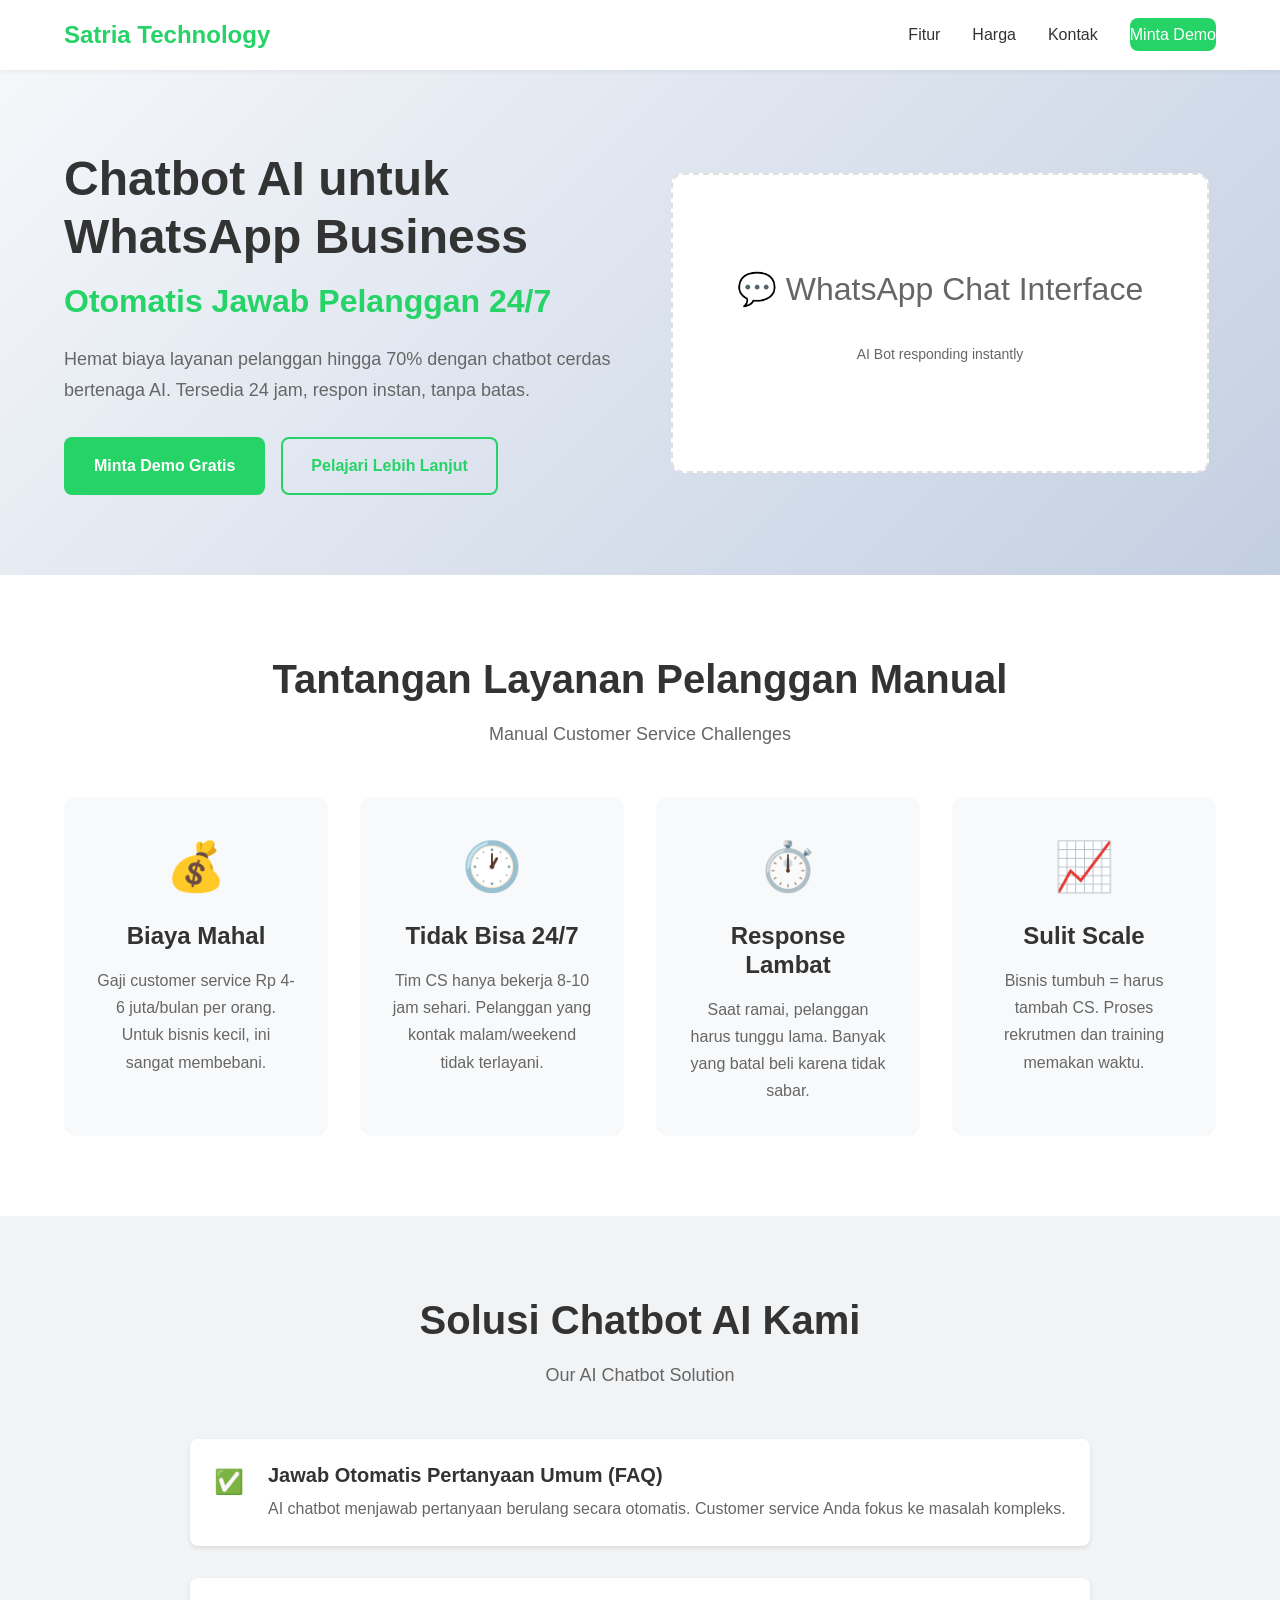
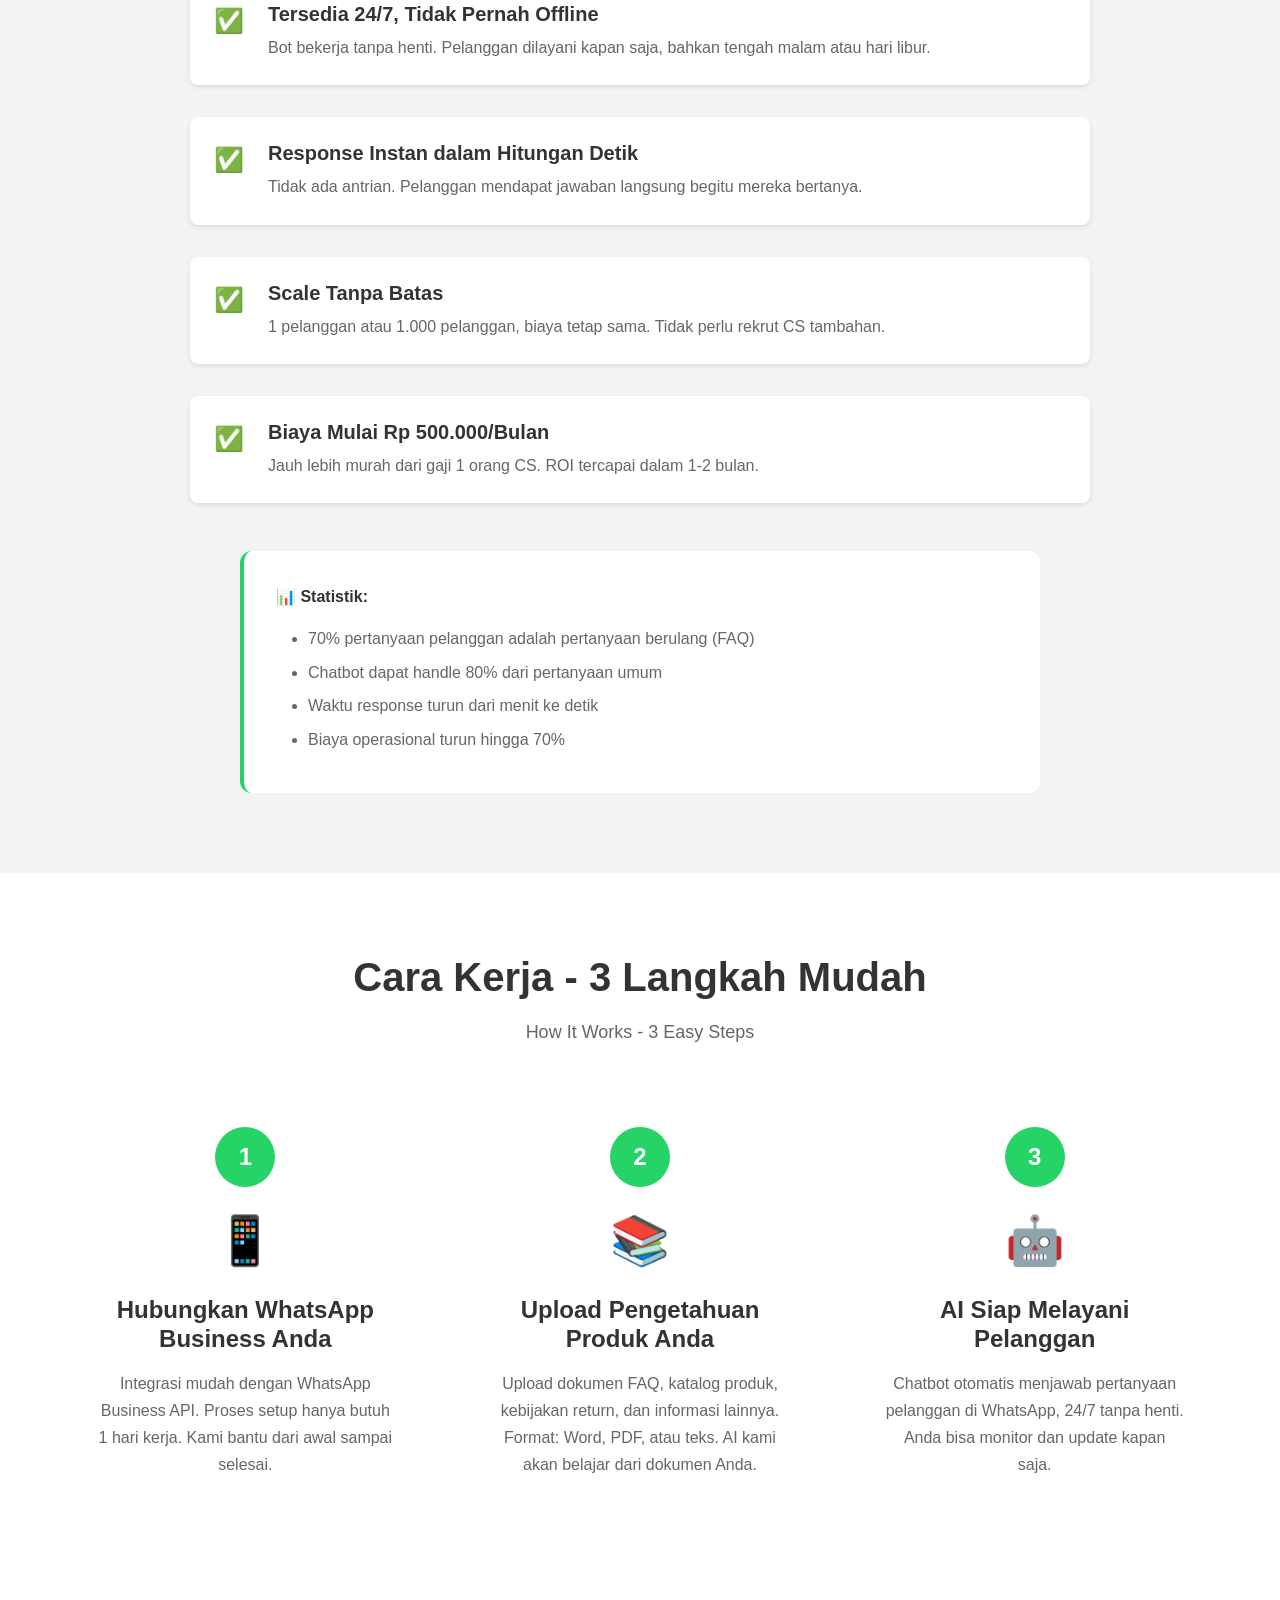
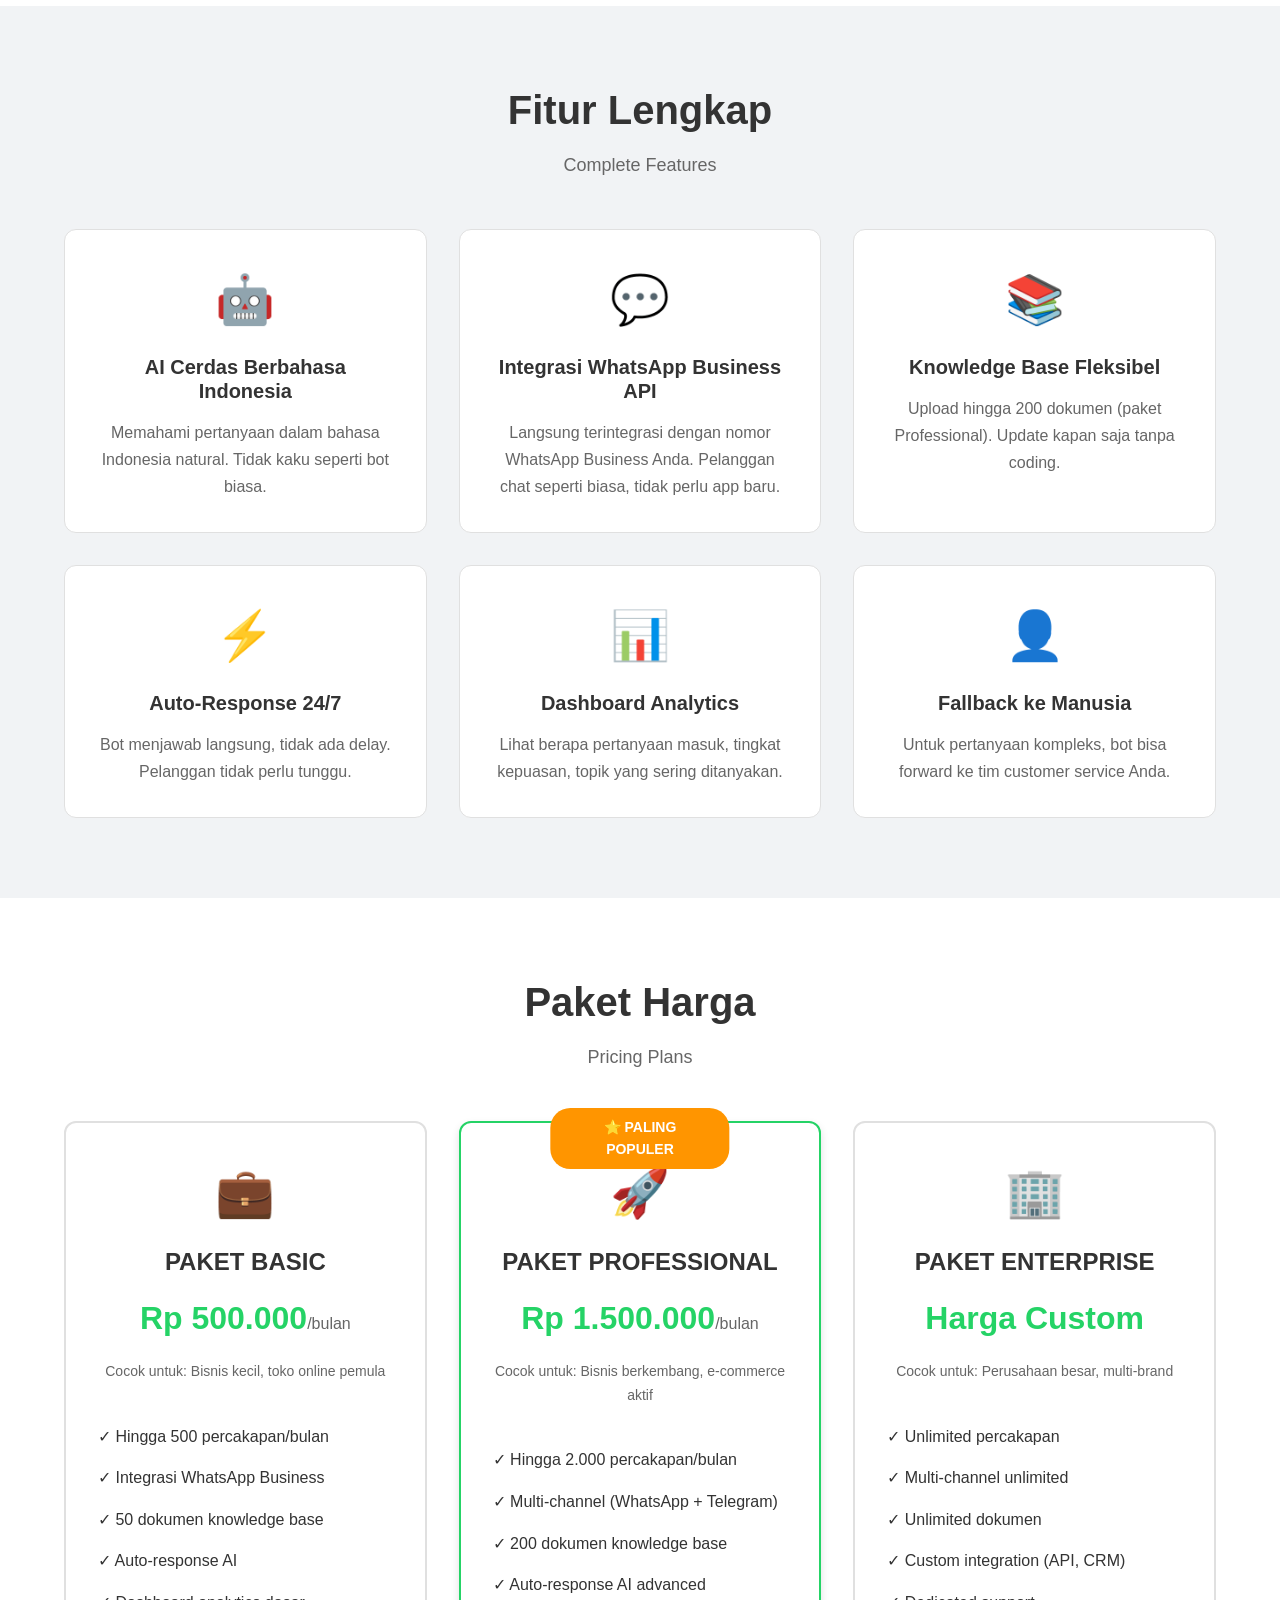
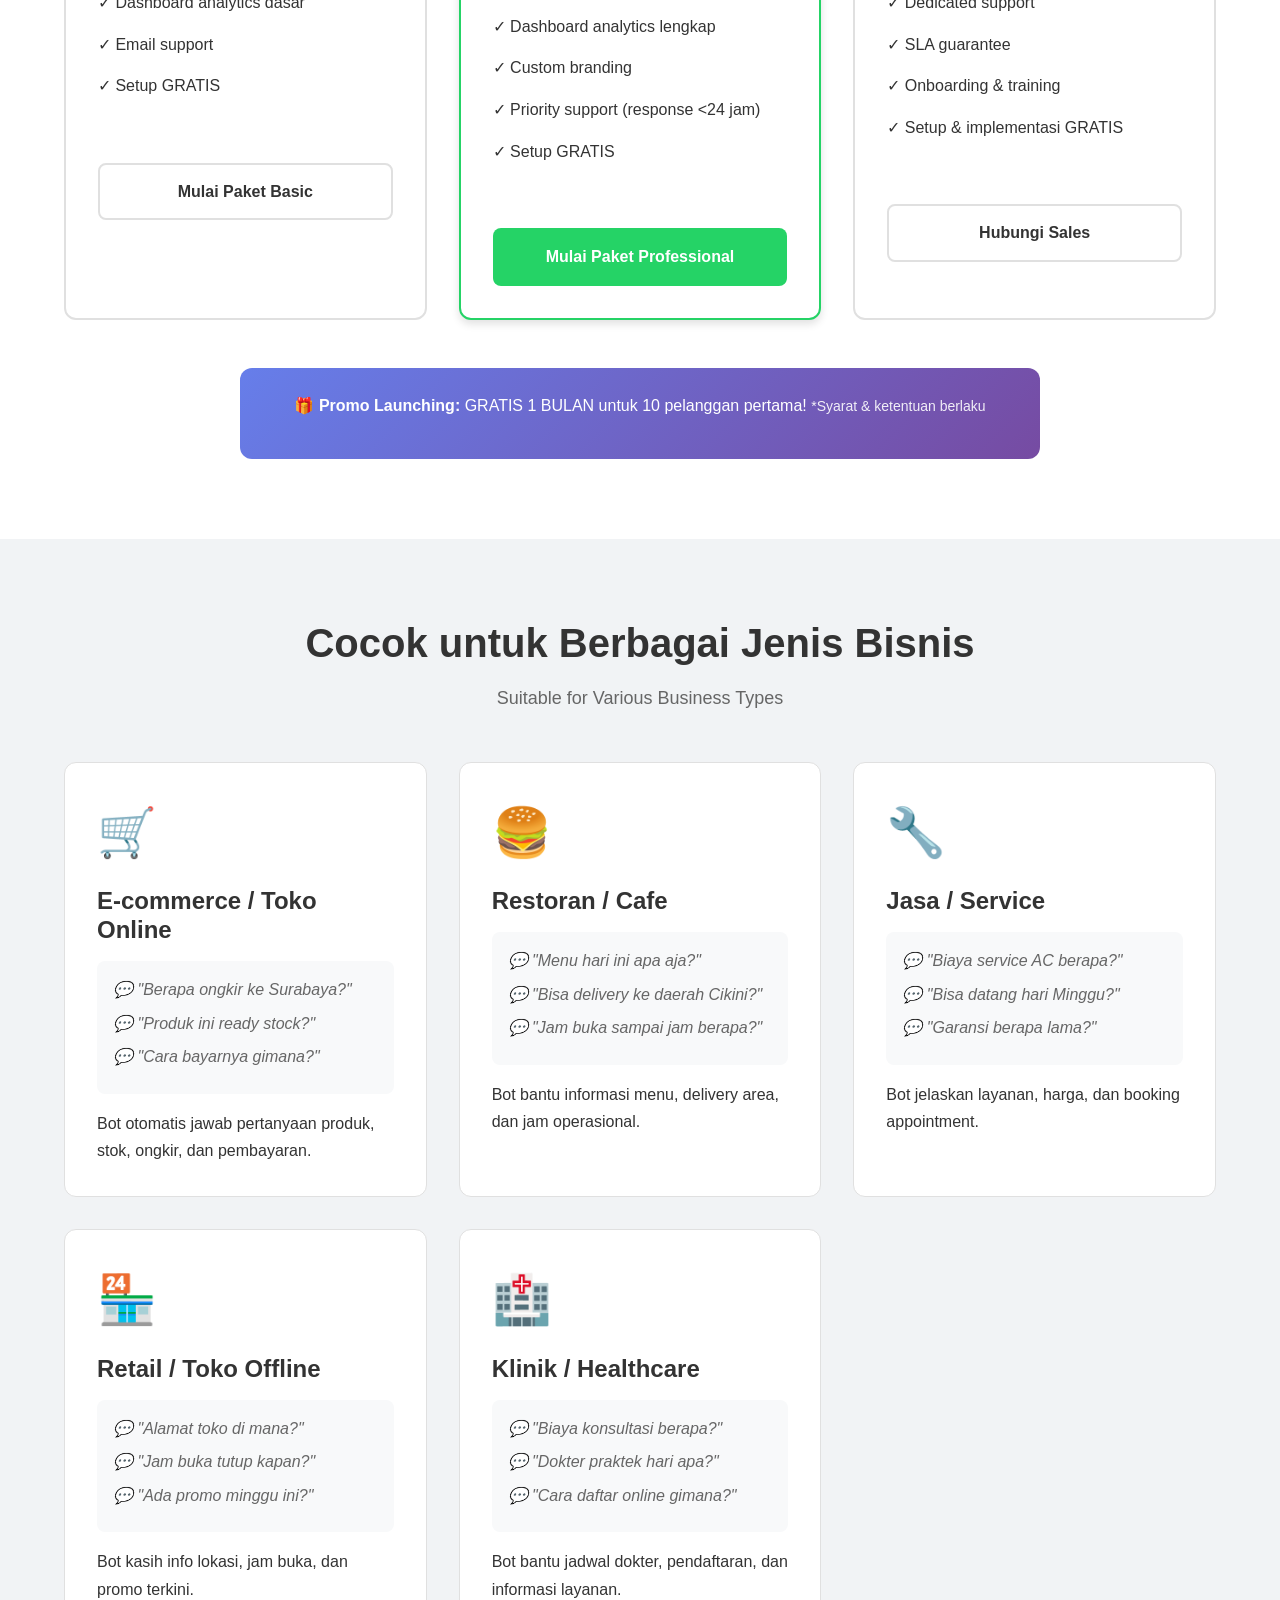
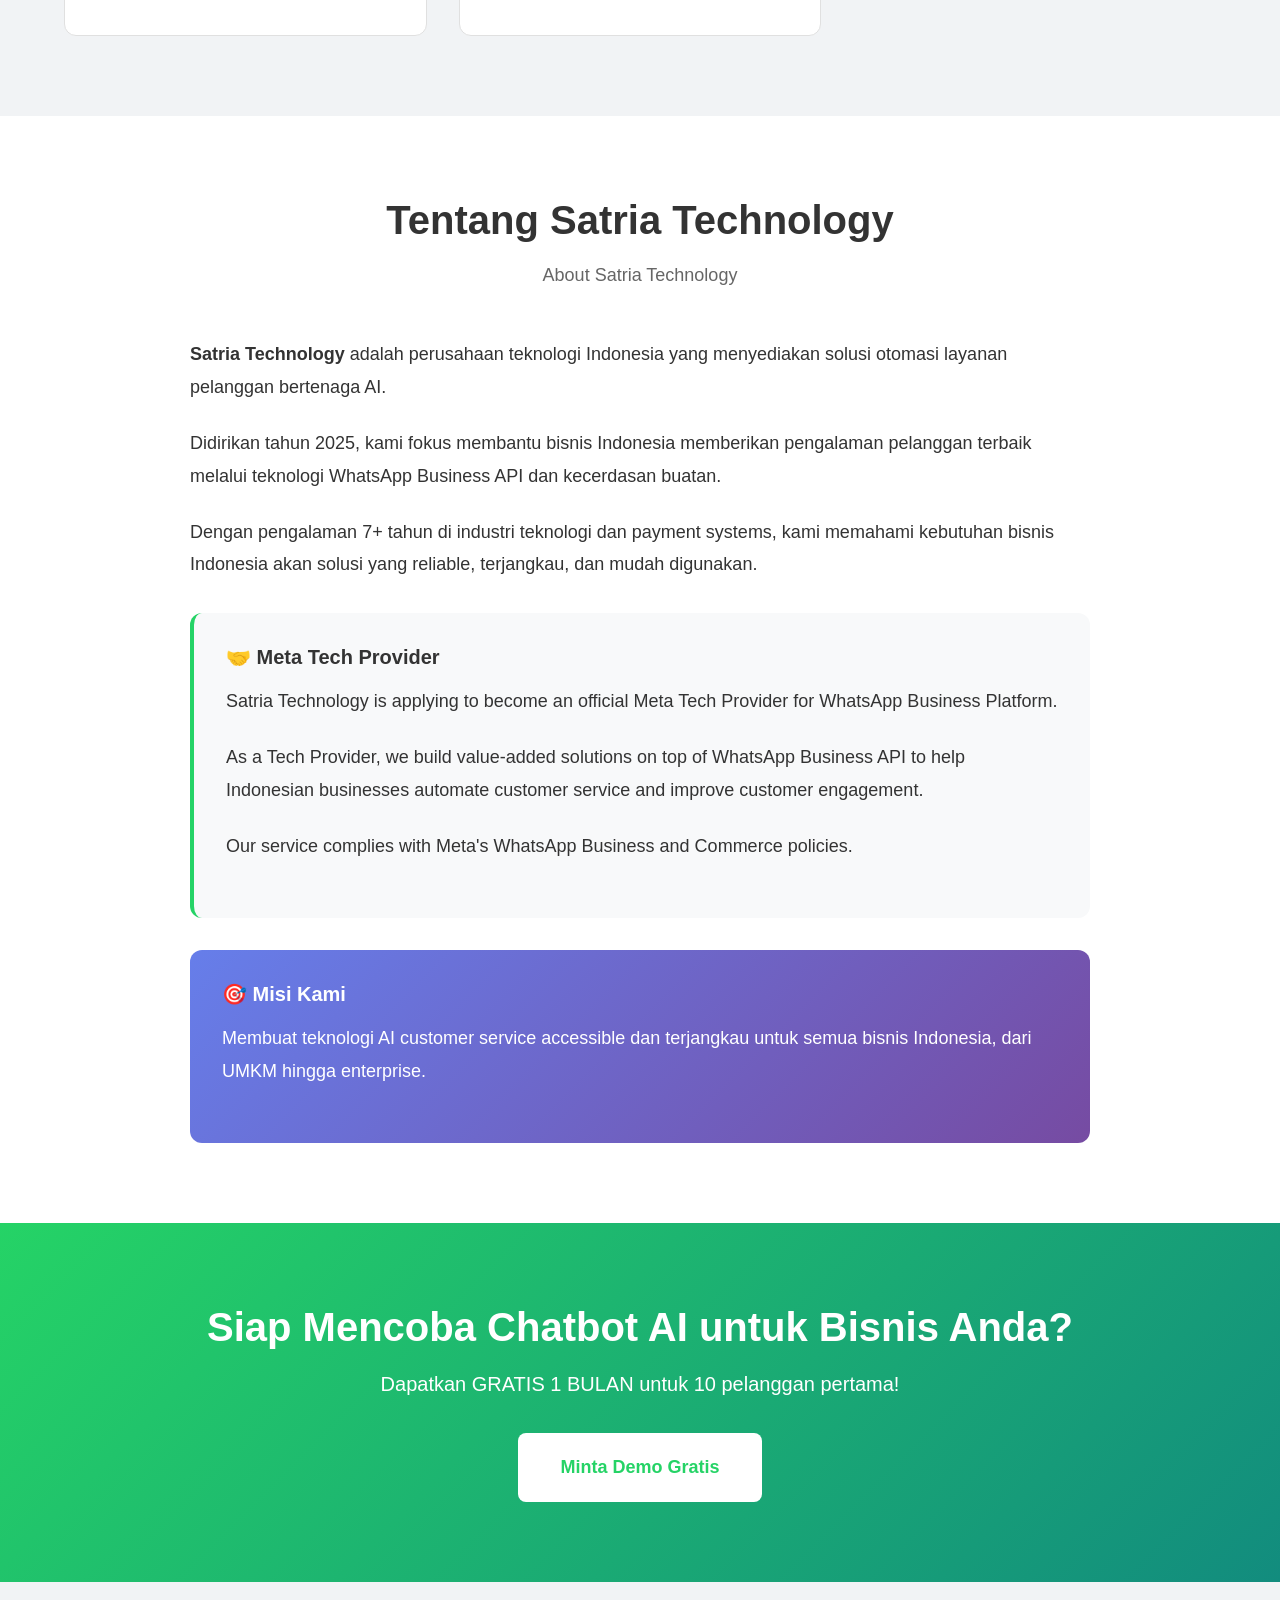
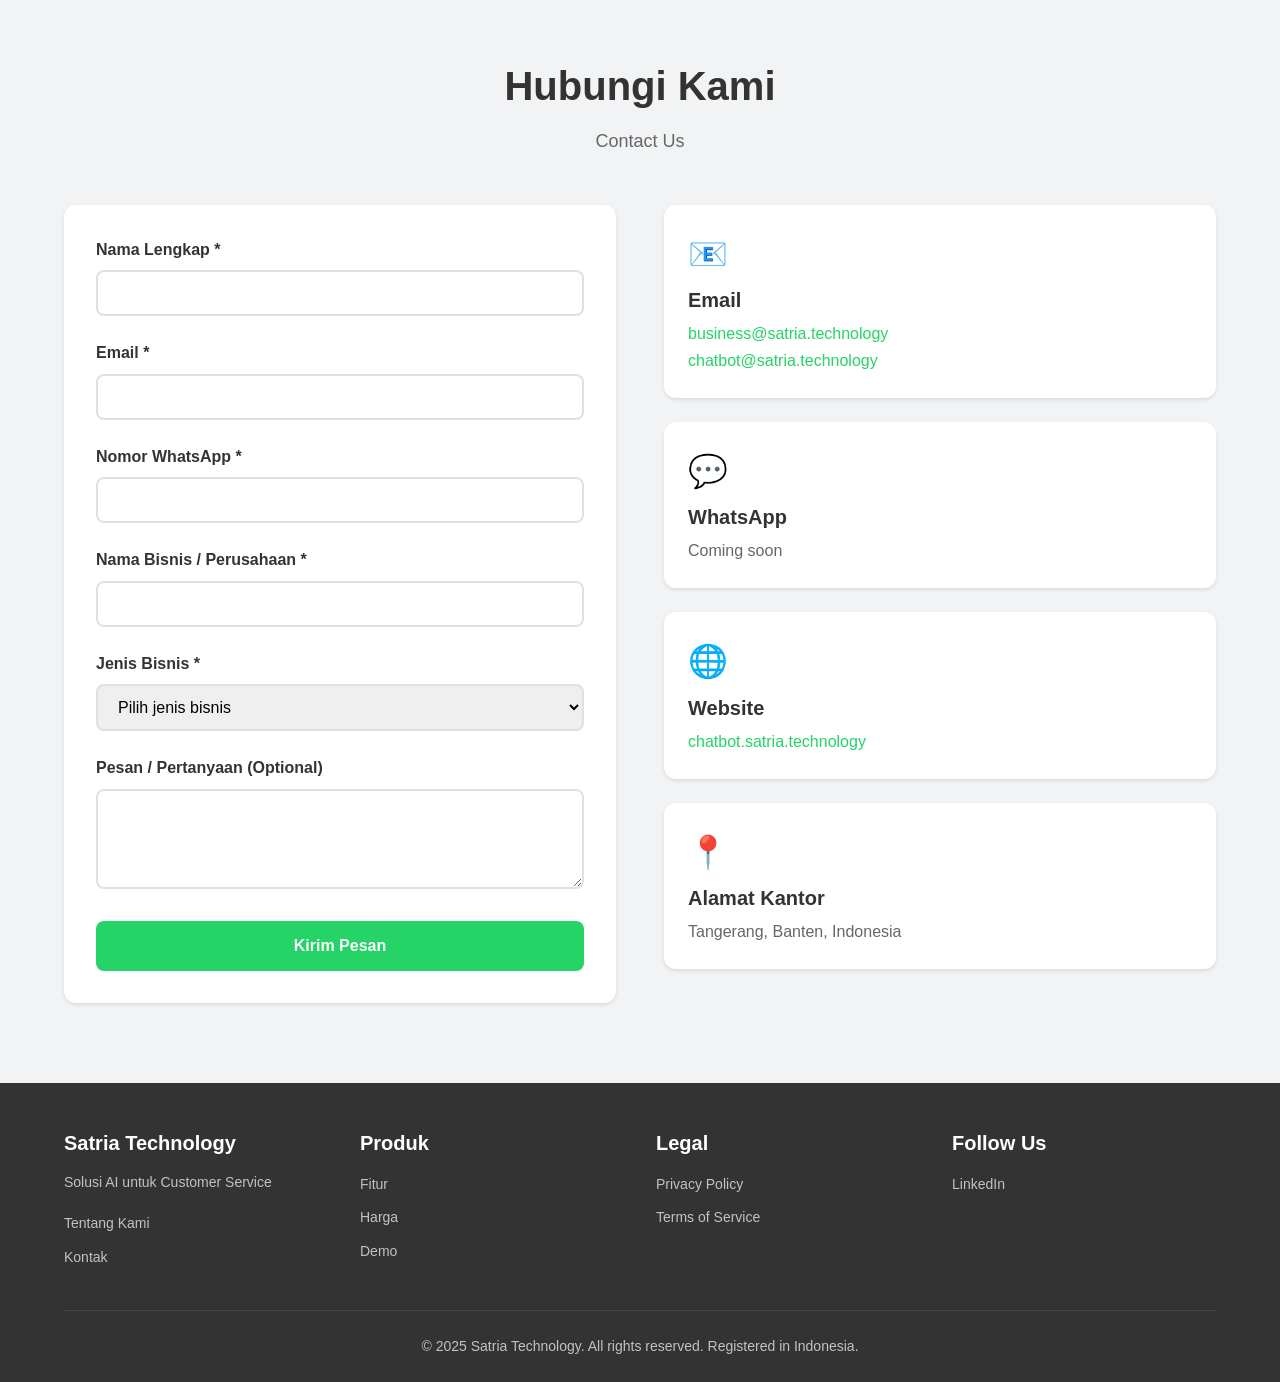
==== index.html @ 77fb6268 "Initial commit: Complete landing page for chatbot.satria.technology This landing page is designed fo" ====
<!DOCTYPE html>
<html lang="id">
<head>
    <meta charset="UTF-8">
    <meta name="viewport" content="width=device-width, initial-scale=1.0">
    <meta name="description" content="Chatbot AI untuk WhatsApp Business. Otomatis jawab pelanggan 24/7, hemat biaya hingga 70%. Mulai dari Rp 500rb/bulan. Gratis 1 bulan untuk 10 pelanggan pertama.">
    <meta name="keywords" content="chatbot whatsapp, chatbot indonesia, whatsapp business api, ai chatbot, customer service automation, layanan pelanggan otomatis, chatbot ai indonesia">

    <!-- Open Graph -->
    <meta property="og:title" content="Chatbot AI WhatsApp Business Indonesia | Satria Technology">
    <meta property="og:description" content="Otomatis jawab pelanggan 24/7, hemat biaya hingga 70%. Mulai dari Rp 500rb/bulan.">
    <meta property="og:type" content="website">
    <meta property="og:url" content="https://chatbot.satria.technology">

    <!-- Twitter Card -->
    <meta name="twitter:card" content="summary_large_image">
    <meta name="twitter:title" content="Chatbot AI WhatsApp Business Indonesia">
    <meta name="twitter:description" content="Otomatis jawab pelanggan 24/7, hemat biaya hingga 70%">

    <title>Chatbot AI WhatsApp Business Indonesia | Satria Technology</title>
    <link rel="stylesheet" href="css/style.css">
</head>
<body>
    <!-- Header/Navigation -->
    <header id="header">
        <div class="container">
            <nav class="nav">
                <div class="logo">
                    <a href="#hero">Satria Technology</a>
                </div>
                <button class="menu-toggle" id="menu-toggle" aria-label="Toggle menu">
                    <span></span>
                    <span></span>
                    <span></span>
                </button>
                <ul class="nav-menu" id="nav-menu">
                    <li><a href="#features">Fitur</a></li>
                    <li><a href="#pricing">Harga</a></li>
                    <li><a href="#contact">Kontak</a></li>
                    <li><a href="#contact" class="btn-cta-nav">Minta Demo</a></li>
                </ul>
            </nav>
        </div>
    </header>

    <!-- Hero Section -->
    <section id="hero" class="hero">
        <div class="container">
            <div class="hero-content">
                <div class="hero-text">
                    <h1>Chatbot AI untuk WhatsApp Business</h1>
                    <h2>Otomatis Jawab Pelanggan 24/7</h2>
                    <p class="hero-description">Hemat biaya layanan pelanggan hingga 70% dengan chatbot cerdas bertenaga AI. Tersedia 24 jam, respon instan, tanpa batas.</p>
                    <div class="hero-buttons">
                        <a href="#contact" class="btn btn-primary">Minta Demo Gratis</a>
                        <a href="#how-it-works" class="btn btn-secondary">Pelajari Lebih Lanjut</a>
                    </div>
                </div>
                <div class="hero-image">
                    <div class="placeholder-image">
                        <p>💬 WhatsApp Chat Interface</p>
                        <p style="font-size: 14px; margin-top: 10px;">AI Bot responding instantly</p>
                    </div>
                </div>
            </div>
        </div>
    </section>

    <!-- Problem Statement -->
    <section id="problem" class="problem">
        <div class="container">
            <h2 class="section-title">Tantangan Layanan Pelanggan Manual</h2>
            <p class="section-subtitle">Manual Customer Service Challenges</p>
            <div class="grid-4">
                <div class="problem-card">
                    <div class="icon">💰</div>
                    <h3>Biaya Mahal</h3>
                    <p>Gaji customer service Rp 4-6 juta/bulan per orang. Untuk bisnis kecil, ini sangat membebani.</p>
                </div>
                <div class="problem-card">
                    <div class="icon">🕐</div>
                    <h3>Tidak Bisa 24/7</h3>
                    <p>Tim CS hanya bekerja 8-10 jam sehari. Pelanggan yang kontak malam/weekend tidak terlayani.</p>
                </div>
                <div class="problem-card">
                    <div class="icon">⏱️</div>
                    <h3>Response Lambat</h3>
                    <p>Saat ramai, pelanggan harus tunggu lama. Banyak yang batal beli karena tidak sabar.</p>
                </div>
                <div class="problem-card">
                    <div class="icon">📈</div>
                    <h3>Sulit Scale</h3>
                    <p>Bisnis tumbuh = harus tambah CS. Proses rekrutmen dan training memakan waktu.</p>
                </div>
            </div>
        </div>
    </section>

    <!-- Solution Overview -->
    <section id="solution" class="solution">
        <div class="container">
            <h2 class="section-title">Solusi Chatbot AI Kami</h2>
            <p class="section-subtitle">Our AI Chatbot Solution</p>
            <div class="solution-list">
                <div class="solution-item">
                    <span class="checkmark">✅</span>
                    <div>
                        <h3>Jawab Otomatis Pertanyaan Umum (FAQ)</h3>
                        <p>AI chatbot menjawab pertanyaan berulang secara otomatis. Customer service Anda fokus ke masalah kompleks.</p>
                    </div>
                </div>
                <div class="solution-item">
                    <span class="checkmark">✅</span>
                    <div>
                        <h3>Tersedia 24/7, Tidak Pernah Offline</h3>
                        <p>Bot bekerja tanpa henti. Pelanggan dilayani kapan saja, bahkan tengah malam atau hari libur.</p>
                    </div>
                </div>
                <div class="solution-item">
                    <span class="checkmark">✅</span>
                    <div>
                        <h3>Response Instan dalam Hitungan Detik</h3>
                        <p>Tidak ada antrian. Pelanggan mendapat jawaban langsung begitu mereka bertanya.</p>
                    </div>
                </div>
                <div class="solution-item">
                    <span class="checkmark">✅</span>
                    <div>
                        <h3>Scale Tanpa Batas</h3>
                        <p>1 pelanggan atau 1.000 pelanggan, biaya tetap sama. Tidak perlu rekrut CS tambahan.</p>
                    </div>
                </div>
                <div class="solution-item">
                    <span class="checkmark">✅</span>
                    <div>
                        <h3>Biaya Mulai Rp 500.000/Bulan</h3>
                        <p>Jauh lebih murah dari gaji 1 orang CS. ROI tercapai dalam 1-2 bulan.</p>
                    </div>
                </div>
            </div>
            <div class="stats">
                <p class="stats-title">📊 Statistik:</p>
                <ul>
                    <li>70% pertanyaan pelanggan adalah pertanyaan berulang (FAQ)</li>
                    <li>Chatbot dapat handle 80% dari pertanyaan umum</li>
                    <li>Waktu response turun dari menit ke detik</li>
                    <li>Biaya operasional turun hingga 70%</li>
                </ul>
            </div>
        </div>
    </section>

    <!-- How It Works -->
    <section id="how-it-works" class="how-it-works">
        <div class="container">
            <h2 class="section-title">Cara Kerja - 3 Langkah Mudah</h2>
            <p class="section-subtitle">How It Works - 3 Easy Steps</p>
            <div class="grid-3">
                <div class="step-card">
                    <div class="step-number">1</div>
                    <div class="step-icon">📱</div>
                    <h3>Hubungkan WhatsApp Business Anda</h3>
                    <p>Integrasi mudah dengan WhatsApp Business API. Proses setup hanya butuh 1 hari kerja. Kami bantu dari awal sampai selesai.</p>
                </div>
                <div class="step-card">
                    <div class="step-number">2</div>
                    <div class="step-icon">📚</div>
                    <h3>Upload Pengetahuan Produk Anda</h3>
                    <p>Upload dokumen FAQ, katalog produk, kebijakan return, dan informasi lainnya. Format: Word, PDF, atau teks. AI kami akan belajar dari dokumen Anda.</p>
                </div>
                <div class="step-card">
                    <div class="step-number">3</div>
                    <div class="step-icon">🤖</div>
                    <h3>AI Siap Melayani Pelanggan</h3>
                    <p>Chatbot otomatis menjawab pertanyaan pelanggan di WhatsApp, 24/7 tanpa henti. Anda bisa monitor dan update kapan saja.</p>
                </div>
            </div>
        </div>
    </section>

    <!-- Key Features -->
    <section id="features" class="features">
        <div class="container">
            <h2 class="section-title">Fitur Lengkap</h2>
            <p class="section-subtitle">Complete Features</p>
            <div class="grid-3">
                <div class="feature-card">
                    <div class="feature-icon">🤖</div>
                    <h3>AI Cerdas Berbahasa Indonesia</h3>
                    <p>Memahami pertanyaan dalam bahasa Indonesia natural. Tidak kaku seperti bot biasa.</p>
                </div>
                <div class="feature-card">
                    <div class="feature-icon">💬</div>
                    <h3>Integrasi WhatsApp Business API</h3>
                    <p>Langsung terintegrasi dengan nomor WhatsApp Business Anda. Pelanggan chat seperti biasa, tidak perlu app baru.</p>
                </div>
                <div class="feature-card">
                    <div class="feature-icon">📚</div>
                    <h3>Knowledge Base Fleksibel</h3>
                    <p>Upload hingga 200 dokumen (paket Professional). Update kapan saja tanpa coding.</p>
                </div>
                <div class="feature-card">
                    <div class="feature-icon">⚡</div>
                    <h3>Auto-Response 24/7</h3>
                    <p>Bot menjawab langsung, tidak ada delay. Pelanggan tidak perlu tunggu.</p>
                </div>
                <div class="feature-card">
                    <div class="feature-icon">📊</div>
                    <h3>Dashboard Analytics</h3>
                    <p>Lihat berapa pertanyaan masuk, tingkat kepuasan, topik yang sering ditanyakan.</p>
                </div>
                <div class="feature-card">
                    <div class="feature-icon">👤</div>
                    <h3>Fallback ke Manusia</h3>
                    <p>Untuk pertanyaan kompleks, bot bisa forward ke tim customer service Anda.</p>
                </div>
            </div>
        </div>
    </section>

    <!-- Pricing -->
    <section id="pricing" class="pricing">
        <div class="container">
            <h2 class="section-title">Paket Harga</h2>
            <p class="section-subtitle">Pricing Plans</p>
            <div class="pricing-grid">
                <div class="pricing-card">
                    <div class="pricing-header">
                        <div class="pricing-icon">💼</div>
                        <h3>PAKET BASIC</h3>
                        <div class="price">Rp 500.000<span>/bulan</span></div>
                        <p class="pricing-subtitle">Cocok untuk: Bisnis kecil, toko online pemula</p>
                    </div>
                    <ul class="pricing-features">
                        <li>✓ Hingga 500 percakapan/bulan</li>
                        <li>✓ Integrasi WhatsApp Business</li>
                        <li>✓ 50 dokumen knowledge base</li>
                        <li>✓ Auto-response AI</li>
                        <li>✓ Dashboard analytics dasar</li>
                        <li>✓ Email support</li>
                        <li>✓ Setup GRATIS</li>
                    </ul>
                    <a href="#contact" class="btn btn-outline">Mulai Paket Basic</a>
                </div>

                <div class="pricing-card recommended">
                    <div class="badge">⭐ PALING POPULER</div>
                    <div class="pricing-header">
                        <div class="pricing-icon">🚀</div>
                        <h3>PAKET PROFESSIONAL</h3>
                        <div class="price">Rp 1.500.000<span>/bulan</span></div>
                        <p class="pricing-subtitle">Cocok untuk: Bisnis berkembang, e-commerce aktif</p>
                    </div>
                    <ul class="pricing-features">
                        <li>✓ Hingga 2.000 percakapan/bulan</li>
                        <li>✓ Multi-channel (WhatsApp + Telegram)</li>
                        <li>✓ 200 dokumen knowledge base</li>
                        <li>✓ Auto-response AI advanced</li>
                        <li>✓ Dashboard analytics lengkap</li>
                        <li>✓ Custom branding</li>
                        <li>✓ Priority support (response &lt;24 jam)</li>
                        <li>✓ Setup GRATIS</li>
                    </ul>
                    <a href="#contact" class="btn btn-primary">Mulai Paket Professional</a>
                </div>

                <div class="pricing-card">
                    <div class="pricing-header">
                        <div class="pricing-icon">🏢</div>
                        <h3>PAKET ENTERPRISE</h3>
                        <div class="price">Harga Custom</div>
                        <p class="pricing-subtitle">Cocok untuk: Perusahaan besar, multi-brand</p>
                    </div>
                    <ul class="pricing-features">
                        <li>✓ Unlimited percakapan</li>
                        <li>✓ Multi-channel unlimited</li>
                        <li>✓ Unlimited dokumen</li>
                        <li>✓ Custom integration (API, CRM)</li>
                        <li>✓ Dedicated support</li>
                        <li>✓ SLA guarantee</li>
                        <li>✓ Onboarding & training</li>
                        <li>✓ Setup & implementasi GRATIS</li>
                    </ul>
                    <a href="#contact" class="btn btn-outline">Hubungi Sales</a>
                </div>
            </div>
            <div class="promo-note">
                <p>🎁 <strong>Promo Launching:</strong> GRATIS 1 BULAN untuk 10 pelanggan pertama! <small>*Syarat & ketentuan berlaku</small></p>
            </div>
        </div>
    </section>

    <!-- Use Cases -->
    <section id="use-cases" class="use-cases">
        <div class="container">
            <h2 class="section-title">Cocok untuk Berbagai Jenis Bisnis</h2>
            <p class="section-subtitle">Suitable for Various Business Types</p>
            <div class="grid-3">
                <div class="use-case-card">
                    <div class="use-case-icon">🛒</div>
                    <h3>E-commerce / Toko Online</h3>
                    <ul class="use-case-questions">
                        <li>"Berapa ongkir ke Surabaya?"</li>
                        <li>"Produk ini ready stock?"</li>
                        <li>"Cara bayarnya gimana?"</li>
                    </ul>
                    <p>Bot otomatis jawab pertanyaan produk, stok, ongkir, dan pembayaran.</p>
                </div>
                <div class="use-case-card">
                    <div class="use-case-icon">🍔</div>
                    <h3>Restoran / Cafe</h3>
                    <ul class="use-case-questions">
                        <li>"Menu hari ini apa aja?"</li>
                        <li>"Bisa delivery ke daerah Cikini?"</li>
                        <li>"Jam buka sampai jam berapa?"</li>
                    </ul>
                    <p>Bot bantu informasi menu, delivery area, dan jam operasional.</p>
                </div>
                <div class="use-case-card">
                    <div class="use-case-icon">🔧</div>
                    <h3>Jasa / Service</h3>
                    <ul class="use-case-questions">
                        <li>"Biaya service AC berapa?"</li>
                        <li>"Bisa datang hari Minggu?"</li>
                        <li>"Garansi berapa lama?"</li>
                    </ul>
                    <p>Bot jelaskan layanan, harga, dan booking appointment.</p>
                </div>
                <div class="use-case-card">
                    <div class="use-case-icon">🏪</div>
                    <h3>Retail / Toko Offline</h3>
                    <ul class="use-case-questions">
                        <li>"Alamat toko di mana?"</li>
                        <li>"Jam buka tutup kapan?"</li>
                        <li>"Ada promo minggu ini?"</li>
                    </ul>
                    <p>Bot kasih info lokasi, jam buka, dan promo terkini.</p>
                </div>
                <div class="use-case-card">
                    <div class="use-case-icon">🏥</div>
                    <h3>Klinik / Healthcare</h3>
                    <ul class="use-case-questions">
                        <li>"Biaya konsultasi berapa?"</li>
                        <li>"Dokter praktek hari apa?"</li>
                        <li>"Cara daftar online gimana?"</li>
                    </ul>
                    <p>Bot bantu jadwal dokter, pendaftaran, dan informasi layanan.</p>
                </div>
            </div>
        </div>
    </section>

    <!-- About -->
    <section id="about" class="about">
        <div class="container">
            <h2 class="section-title">Tentang Satria Technology</h2>
            <p class="section-subtitle">About Satria Technology</p>
            <div class="about-content">
                <div class="about-text">
                    <p><strong>Satria Technology</strong> adalah perusahaan teknologi Indonesia yang menyediakan solusi otomasi layanan pelanggan bertenaga AI.</p>
                    <p>Didirikan tahun 2025, kami fokus membantu bisnis Indonesia memberikan pengalaman pelanggan terbaik melalui teknologi WhatsApp Business API dan kecerdasan buatan.</p>
                    <p>Dengan pengalaman 7+ tahun di industri teknologi dan payment systems, kami memahami kebutuhan bisnis Indonesia akan solusi yang reliable, terjangkau, dan mudah digunakan.</p>
                    <div class="about-meta">
                        <h4>🤝 Meta Tech Provider</h4>
                        <p>Satria Technology is applying to become an official Meta Tech Provider for WhatsApp Business Platform.</p>
                        <p>As a Tech Provider, we build value-added solutions on top of WhatsApp Business API to help Indonesian businesses automate customer service and improve customer engagement.</p>
                        <p>Our service complies with Meta's WhatsApp Business and Commerce policies.</p>
                    </div>
                    <div class="mission">
                        <h4>🎯 Misi Kami</h4>
                        <p>Membuat teknologi AI customer service accessible dan terjangkau untuk semua bisnis Indonesia, dari UMKM hingga enterprise.</p>
                    </div>
                </div>
            </div>
        </div>
    </section>

    <!-- CTA Section -->
    <section id="cta" class="cta-section">
        <div class="container">
            <h2>Siap Mencoba Chatbot AI untuk Bisnis Anda?</h2>
            <p>Dapatkan GRATIS 1 BULAN untuk 10 pelanggan pertama!</p>
            <div class="cta-buttons">
                <a href="#contact" class="btn btn-primary btn-large">Minta Demo Gratis</a>
            </div>
        </div>
    </section>

    <!-- Contact -->
    <section id="contact" class="contact">
        <div class="container">
            <h2 class="section-title">Hubungi Kami</h2>
            <p class="section-subtitle">Contact Us</p>
            <div class="contact-grid">
                <div class="contact-form-wrapper">
                    <form id="contact-form" action="https://formspree.io/f/YOUR_FORM_ID" method="POST">
                        <div class="form-group">
                            <label for="name">Nama Lengkap *</label>
                            <input type="text" id="name" name="name" required>
                        </div>
                        <div class="form-group">
                            <label for="email">Email *</label>
                            <input type="email" id="email" name="email" required>
                        </div>
                        <div class="form-group">
                            <label for="phone">Nomor WhatsApp *</label>
                            <input type="tel" id="phone" name="phone" required>
                        </div>
                        <div class="form-group">
                            <label for="company">Nama Bisnis / Perusahaan *</label>
                            <input type="text" id="company" name="company" required>
                        </div>
                        <div class="form-group">
                            <label for="business_type">Jenis Bisnis *</label>
                            <select id="business_type" name="business_type" required>
                                <option value="">Pilih jenis bisnis</option>
                                <option value="ecommerce">E-commerce</option>
                                <option value="fnb">Restoran/F&B</option>
                                <option value="retail">Retail</option>
                                <option value="service">Jasa/Service</option>
                                <option value="healthcare">Healthcare</option>
                                <option value="other">Lainnya</option>
                            </select>
                        </div>
                        <div class="form-group">
                            <label for="message">Pesan / Pertanyaan (Optional)</label>
                            <textarea id="message" name="message" rows="4"></textarea>
                        </div>
                        <button type="submit" class="btn btn-primary btn-block">Kirim Pesan</button>
                    </form>
                </div>
                <div class="contact-info">
                    <div class="contact-item">
                        <div class="contact-icon">📧</div>
                        <h4>Email</h4>
                        <p><a href="mailto:business@satria.technology">business@satria.technology</a></p>
                        <p><a href="mailto:chatbot@satria.technology">chatbot@satria.technology</a></p>
                    </div>
                    <div class="contact-item">
                        <div class="contact-icon">💬</div>
                        <h4>WhatsApp</h4>
                        <p>Coming soon</p>
                    </div>
                    <div class="contact-item">
                        <div class="contact-icon">🌐</div>
                        <h4>Website</h4>
                        <p><a href="https://chatbot.satria.technology">chatbot.satria.technology</a></p>
                    </div>
                    <div class="contact-item">
                        <div class="contact-icon">📍</div>
                        <h4>Alamat Kantor</h4>
                        <p>Tangerang, Banten, Indonesia</p>
                    </div>
                </div>
            </div>
        </div>
    </section>

    <!-- Footer -->
    <footer class="footer">
        <div class="container">
            <div class="footer-grid">
                <div class="footer-col">
                    <h4>Satria Technology</h4>
                    <p>Solusi AI untuk Customer Service</p>
                    <ul>
                        <li><a href="#about">Tentang Kami</a></li>
                        <li><a href="#contact">Kontak</a></li>
                    </ul>
                </div>
                <div class="footer-col">
                    <h4>Produk</h4>
                    <ul>
                        <li><a href="#features">Fitur</a></li>
                        <li><a href="#pricing">Harga</a></li>
                        <li><a href="#contact">Demo</a></li>
                    </ul>
                </div>
                <div class="footer-col">
                    <h4>Legal</h4>
                    <ul>
                        <li><a href="privacy.html">Privacy Policy</a></li>
                        <li><a href="terms.html">Terms of Service</a></li>
                    </ul>
                </div>
                <div class="footer-col">
                    <h4>Follow Us</h4>
                    <ul>
                        <li><a href="#" target="_blank" rel="noopener">LinkedIn</a></li>
                    </ul>
                </div>
            </div>
            <div class="footer-bottom">
                <p>&copy; 2025 Satria Technology. All rights reserved. Registered in Indonesia.</p>
            </div>
        </div>
    </footer>

    <!-- Floating WhatsApp Button (to be activated when WhatsApp number is ready) -->
    <!--
    <a href="https://wa.me/62XXXXXXXXXXX?text=Halo%20Satria%20Technology%2C%20saya%20tertarik%20dengan%20chatbot%20AI"
       class="whatsapp-float"
       target="_blank"
       rel="noopener"
       aria-label="Chat WhatsApp">
        <span class="whatsapp-icon">💬</span>
    </a>
    -->

    <script src="js/main.js"></script>
</body>
</html>
---- css/style.css ----
/* ==========================================================================
   CSS Variables
   ========================================================================== */

:root {
    /* Colors */
    --primary: #25D366;
    --primary-dark: #128C7E;
    --secondary: #075E54;
    --accent: #FF9500;
    --text-dark: #333333;
    --text-light: #666666;
    --bg-white: #FFFFFF;
    --bg-light: #F8F9FA;
    --bg-gray: #F1F3F5;
    --border: #E0E0E0;
    --success: #28A745;
    --danger: #DC3545;

    /* Typography */
    --font-base: -apple-system, BlinkMacSystemFont, 'Segoe UI', Roboto, Oxygen, Ubuntu, Cantarell, sans-serif;
    --font-heading: 'Inter', -apple-system, sans-serif;

    /* Spacing */
    --space-1: 8px;
    --space-2: 16px;
    --space-3: 24px;
    --space-4: 32px;
    --space-5: 40px;
    --space-6: 48px;
    --space-8: 64px;
    --space-10: 80px;

    /* Border Radius */
    --radius: 8px;
    --radius-lg: 12px;

    /* Shadows */
    --shadow-sm: 0 2px 4px rgba(0, 0, 0, 0.1);
    --shadow-md: 0 4px 8px rgba(0, 0, 0, 0.12);
    --shadow-lg: 0 8px 16px rgba(0, 0, 0, 0.15);

    /* Transitions */
    --transition: all 0.3s ease;
}

/* ==========================================================================
   Reset & Base Styles
   ========================================================================== */

* {
    margin: 0;
    padding: 0;
    box-sizing: border-box;
}

html {
    scroll-behavior: smooth;
}

body {
    font-family: var(--font-base);
    font-size: 16px;
    line-height: 1.6;
    color: var(--text-dark);
    background-color: var(--bg-white);
}

img {
    max-width: 100%;
    height: auto;
}

a {
    text-decoration: none;
    color: inherit;
    transition: var(--transition);
}

ul {
    list-style: none;
}

/* ==========================================================================
   Typography
   ========================================================================== */

h1, h2, h3, h4, h5, h6 {
    font-family: var(--font-heading);
    font-weight: 700;
    line-height: 1.2;
    margin-bottom: var(--space-2);
    color: var(--text-dark);
}

h1 {
    font-size: 2.5rem;
}

h2 {
    font-size: 2rem;
}

h3 {
    font-size: 1.5rem;
}

h4 {
    font-size: 1.25rem;
}

p {
    margin-bottom: var(--space-2);
    line-height: 1.7;
}

@media (max-width: 768px) {
    h1 {
        font-size: 2rem;
    }

    h2 {
        font-size: 1.75rem;
    }

    h3 {
        font-size: 1.25rem;
    }
}

/* ==========================================================================
   Layout & Container
   ========================================================================== */

.container {
    max-width: 1200px;
    margin: 0 auto;
    padding: 0 var(--space-3);
}

section {
    padding: var(--space-10) 0;
}

@media (max-width: 768px) {
    section {
        padding: var(--space-6) 0;
    }
}

/* ==========================================================================
   Grid System
   ========================================================================== */

.grid-2 {
    display: grid;
    grid-template-columns: 1fr;
    gap: var(--space-4);
}

.grid-3 {
    display: grid;
    grid-template-columns: 1fr;
    gap: var(--space-4);
}

.grid-4 {
    display: grid;
    grid-template-columns: 1fr;
    gap: var(--space-4);
}

@media (min-width: 768px) {
    .grid-2 {
        grid-template-columns: 1fr 1fr;
    }

    .grid-3 {
        grid-template-columns: repeat(2, 1fr);
    }

    .grid-4 {
        grid-template-columns: repeat(2, 1fr);
    }
}

@media (min-width: 1024px) {
    .grid-3 {
        grid-template-columns: repeat(3, 1fr);
    }

    .grid-4 {
        grid-template-columns: repeat(4, 1fr);
    }
}

/* ==========================================================================
   Buttons
   ========================================================================== */

.btn {
    display: inline-block;
    padding: 14px 28px;
    border-radius: var(--radius);
    font-weight: 600;
    font-size: 16px;
    text-align: center;
    cursor: pointer;
    transition: var(--transition);
    border: 2px solid transparent;
    text-decoration: none;
}

.btn-primary {
    background: var(--primary);
    color: white;
}

.btn-primary:hover {
    background: var(--primary-dark);
    transform: translateY(-2px);
    box-shadow: var(--shadow-md);
}

.btn-secondary {
    background: transparent;
    color: var(--primary);
    border: 2px solid var(--primary);
}

.btn-secondary:hover {
    background: var(--primary);
    color: white;
}

.btn-outline {
    background: transparent;
    color: var(--text-dark);
    border: 2px solid var(--border);
}

.btn-outline:hover {
    border-color: var(--primary);
    color: var(--primary);
}

.btn-large {
    padding: 18px 40px;
    font-size: 18px;
}

.btn-block {
    display: block;
    width: 100%;
}

/* ==========================================================================
   Header & Navigation
   ========================================================================== */

#header {
    background: var(--bg-white);
    padding: var(--space-2) 0;
    position: sticky;
    top: 0;
    z-index: 1000;
    box-shadow: 0 2px 4px rgba(0, 0, 0, 0.05);
    transition: var(--transition);
}

#header.scrolled {
    box-shadow: var(--shadow-md);
}

.nav {
    display: flex;
    justify-content: space-between;
    align-items: center;
}

.logo a {
    font-size: 1.5rem;
    font-weight: 700;
    color: var(--primary);
}

.nav-menu {
    display: flex;
    align-items: center;
    gap: var(--space-4);
}

.nav-menu li a {
    color: var(--text-dark);
    font-weight: 500;
    padding: 8px 0;
    position: relative;
}

.nav-menu li a:hover {
    color: var(--primary);
}

.btn-cta-nav {
    background: var(--primary);
    color: white !important;
    padding: 10px 24px;
    border-radius: var(--radius);
}

.btn-cta-nav:hover {
    background: var(--primary-dark);
}

.menu-toggle {
    display: none;
    flex-direction: column;
    background: none;
    border: none;
    cursor: pointer;
    padding: 8px;
}

.menu-toggle span {
    width: 25px;
    height: 3px;
    background: var(--text-dark);
    margin: 3px 0;
    transition: var(--transition);
}

@media (max-width: 768px) {
    .menu-toggle {
        display: flex;
    }

    .nav-menu {
        position: fixed;
        top: 0;
        right: -100%;
        width: 70%;
        height: 100vh;
        background: var(--bg-white);
        flex-direction: column;
        align-items: flex-start;
        padding: var(--space-8) var(--space-3);
        box-shadow: var(--shadow-lg);
        transition: right 0.3s ease;
    }

    .nav-menu.active {
        right: 0;
    }

    .nav-menu li {
        width: 100%;
        margin: var(--space-2) 0;
    }

    .nav-menu li a {
        display: block;
        width: 100%;
        padding: var(--space-2) 0;
    }
}

/* ==========================================================================
   Hero Section
   ========================================================================== */

.hero {
    background: linear-gradient(135deg, #f5f7fa 0%, #c3cfe2 100%);
    padding: var(--space-10) 0;
}

.hero-content {
    display: grid;
    grid-template-columns: 1fr;
    gap: var(--space-6);
    align-items: center;
}

@media (min-width: 768px) {
    .hero-content {
        grid-template-columns: 1fr 1fr;
    }
}

.hero h1 {
    font-size: 3rem;
    margin-bottom: var(--space-2);
    color: var(--text-dark);
}

.hero h2 {
    font-size: 2rem;
    margin-bottom: var(--space-3);
    color: var(--primary);
}

.hero-description {
    font-size: 1.125rem;
    color: var(--text-light);
    margin-bottom: var(--space-4);
}

.hero-buttons {
    display: flex;
    gap: var(--space-2);
    flex-wrap: wrap;
}

.hero-image {
    display: flex;
    justify-content: center;
    align-items: center;
}

.placeholder-image {
    background: var(--bg-white);
    border: 2px dashed var(--border);
    border-radius: var(--radius-lg);
    padding: var(--space-8);
    text-align: center;
    color: var(--text-light);
    font-size: 2rem;
    min-height: 300px;
    display: flex;
    flex-direction: column;
    justify-content: center;
    align-items: center;
}

@media (max-width: 768px) {
    .hero h1 {
        font-size: 2rem;
    }

    .hero h2 {
        font-size: 1.5rem;
    }

    .hero-buttons {
        flex-direction: column;
    }

    .hero-buttons .btn {
        width: 100%;
    }
}

/* ==========================================================================
   Section Titles
   ========================================================================== */

.section-title {
    text-align: center;
    font-size: 2.5rem;
    margin-bottom: var(--space-2);
}

.section-subtitle {
    text-align: center;
    color: var(--text-light);
    font-size: 1.125rem;
    margin-bottom: var(--space-6);
}

/* ==========================================================================
   Problem Section
   ========================================================================== */

.problem {
    background: var(--bg-white);
}

.problem-card {
    background: var(--bg-light);
    padding: var(--space-4);
    border-radius: var(--radius-lg);
    text-align: center;
    transition: var(--transition);
}

.problem-card:hover {
    transform: translateY(-5px);
    box-shadow: var(--shadow-md);
}

.problem-card .icon {
    font-size: 3rem;
    margin-bottom: var(--space-2);
}

.problem-card h3 {
    margin-bottom: var(--space-2);
    color: var(--text-dark);
}

.problem-card p {
    color: var(--text-light);
    margin-bottom: 0;
}

/* ==========================================================================
   Solution Section
   ========================================================================== */

.solution {
    background: var(--bg-gray);
}

.solution-list {
    max-width: 900px;
    margin: 0 auto var(--space-6);
}

.solution-item {
    display: flex;
    gap: var(--space-3);
    margin-bottom: var(--space-4);
    background: var(--bg-white);
    padding: var(--space-3);
    border-radius: var(--radius);
    box-shadow: var(--shadow-sm);
}

.solution-item .checkmark {
    font-size: 1.5rem;
    color: var(--success);
    flex-shrink: 0;
}

.solution-item h3 {
    font-size: 1.25rem;
    margin-bottom: var(--space-1);
}

.solution-item p {
    color: var(--text-light);
    margin-bottom: 0;
}

.stats {
    max-width: 800px;
    margin: var(--space-6) auto 0;
    background: var(--bg-white);
    padding: var(--space-4);
    border-radius: var(--radius-lg);
    border-left: 4px solid var(--primary);
}

.stats-title {
    font-weight: 700;
    margin-bottom: var(--space-2);
}

.stats ul {
    list-style: disc;
    margin-left: var(--space-4);
}

.stats li {
    margin-bottom: var(--space-1);
    color: var(--text-light);
}

/* ==========================================================================
   How It Works Section
   ========================================================================== */

.how-it-works {
    background: var(--bg-white);
}

.step-card {
    text-align: center;
    padding: var(--space-4);
    position: relative;
}

.step-number {
    width: 60px;
    height: 60px;
    background: var(--primary);
    color: white;
    border-radius: 50%;
    display: flex;
    align-items: center;
    justify-content: center;
    font-size: 1.5rem;
    font-weight: 700;
    margin: 0 auto var(--space-2);
}

.step-icon {
    font-size: 3rem;
    margin-bottom: var(--space-2);
}

.step-card h3 {
    margin-bottom: var(--space-2);
}

.step-card p {
    color: var(--text-light);
}

/* ==========================================================================
   Features Section
   ========================================================================== */

.features {
    background: var(--bg-gray);
}

.feature-card {
    background: var(--bg-white);
    padding: var(--space-4);
    border-radius: var(--radius-lg);
    text-align: center;
    transition: var(--transition);
    border: 1px solid var(--border);
}

.feature-card:hover {
    transform: translateY(-5px);
    box-shadow: var(--shadow-lg);
    border-color: var(--primary);
}

.feature-icon {
    font-size: 3rem;
    margin-bottom: var(--space-2);
}

.feature-card h3 {
    margin-bottom: var(--space-2);
    font-size: 1.25rem;
}

.feature-card p {
    color: var(--text-light);
    margin-bottom: 0;
}

/* ==========================================================================
   Pricing Section
   ========================================================================== */

.pricing {
    background: var(--bg-white);
}

.pricing-grid {
    display: grid;
    grid-template-columns: 1fr;
    gap: var(--space-4);
    margin-bottom: var(--space-6);
}

@media (min-width: 768px) {
    .pricing-grid {
        grid-template-columns: repeat(3, 1fr);
    }
}

.pricing-card {
    background: var(--bg-white);
    border: 2px solid var(--border);
    border-radius: var(--radius-lg);
    padding: var(--space-4);
    text-align: center;
    position: relative;
    transition: var(--transition);
}

.pricing-card:hover {
    transform: translateY(-5px);
    box-shadow: var(--shadow-lg);
}

.pricing-card.recommended {
    border-color: var(--primary);
    box-shadow: var(--shadow-md);
}

.pricing-card .badge {
    position: absolute;
    top: -15px;
    left: 50%;
    transform: translateX(-50%);
    background: var(--accent);
    color: white;
    padding: 8px 20px;
    border-radius: 20px;
    font-size: 0.875rem;
    font-weight: 700;
}

.pricing-icon {
    font-size: 3rem;
    margin-bottom: var(--space-2);
}

.pricing-header h3 {
    font-size: 1.5rem;
    margin-bottom: var(--space-2);
    color: var(--text-dark);
}

.price {
    font-size: 2rem;
    font-weight: 700;
    color: var(--primary);
    margin-bottom: var(--space-2);
}

.price span {
    font-size: 1rem;
    font-weight: 400;
    color: var(--text-light);
}

.pricing-subtitle {
    font-size: 0.875rem;
    color: var(--text-light);
    margin-bottom: var(--space-3);
}

.pricing-features {
    text-align: left;
    margin: var(--space-4) 0;
    list-style: none;
}

.pricing-features li {
    padding: var(--space-1) 0;
    color: var(--text-dark);
}

.pricing-card .btn {
    margin-top: var(--space-3);
    width: 100%;
}

.promo-note {
    text-align: center;
    background: linear-gradient(135deg, #667eea 0%, #764ba2 100%);
    color: white;
    padding: var(--space-3);
    border-radius: var(--radius-lg);
    max-width: 800px;
    margin: 0 auto;
}

.promo-note strong {
    font-weight: 700;
}

.promo-note small {
    font-size: 0.875rem;
    opacity: 0.9;
}

/* ==========================================================================
   Use Cases Section
   ========================================================================== */

.use-cases {
    background: var(--bg-gray);
}

.use-case-card {
    background: var(--bg-white);
    padding: var(--space-4);
    border-radius: var(--radius-lg);
    transition: var(--transition);
    border: 1px solid var(--border);
}

.use-case-card:hover {
    transform: translateY(-5px);
    box-shadow: var(--shadow-lg);
}

.use-case-icon {
    font-size: 3rem;
    margin-bottom: var(--space-2);
}

.use-case-card h3 {
    margin-bottom: var(--space-2);
}

.use-case-questions {
    background: var(--bg-light);
    padding: var(--space-2);
    border-radius: var(--radius);
    margin-bottom: var(--space-2);
    list-style: none;
}

.use-case-questions li {
    font-style: italic;
    color: var(--text-light);
    margin-bottom: var(--space-1);
}

.use-case-questions li:before {
    content: "💬 ";
}

.use-case-card p {
    color: var(--text-dark);
    margin-bottom: 0;
    font-weight: 500;
}

/* ==========================================================================
   About Section
   ========================================================================== */

.about {
    background: var(--bg-white);
}

.about-content {
    max-width: 900px;
    margin: 0 auto;
}

.about-text p {
    font-size: 1.125rem;
    line-height: 1.8;
    margin-bottom: var(--space-3);
}

.about-meta {
    background: var(--bg-light);
    padding: var(--space-4);
    border-radius: var(--radius-lg);
    margin: var(--space-4) 0;
    border-left: 4px solid var(--primary);
}

.about-meta h4 {
    margin-bottom: var(--space-2);
}

.mission {
    background: linear-gradient(135deg, #667eea 0%, #764ba2 100%);
    color: white;
    padding: var(--space-4);
    border-radius: var(--radius-lg);
    margin-top: var(--space-4);
}

.mission h4 {
    color: white;
}

/* ==========================================================================
   CTA Section
   ========================================================================== */

.cta-section {
    background: linear-gradient(135deg, var(--primary) 0%, var(--primary-dark) 100%);
    color: white;
    text-align: center;
}

.cta-section h2 {
    color: white;
    font-size: 2.5rem;
    margin-bottom: var(--space-2);
}

.cta-section p {
    font-size: 1.25rem;
    margin-bottom: var(--space-4);
}

.cta-buttons .btn-primary {
    background: white;
    color: var(--primary);
}

.cta-buttons .btn-primary:hover {
    background: var(--bg-light);
    transform: scale(1.05);
}

/* ==========================================================================
   Contact Section
   ========================================================================== */

.contact {
    background: var(--bg-gray);
}

.contact-grid {
    display: grid;
    grid-template-columns: 1fr;
    gap: var(--space-6);
}

@media (min-width: 768px) {
    .contact-grid {
        grid-template-columns: 1fr 1fr;
    }
}

/* Contact Form */
.contact-form-wrapper {
    background: var(--bg-white);
    padding: var(--space-4);
    border-radius: var(--radius-lg);
    box-shadow: var(--shadow-sm);
}

.form-group {
    margin-bottom: var(--space-3);
}

.form-group label {
    display: block;
    margin-bottom: var(--space-1);
    font-weight: 600;
    color: var(--text-dark);
}

.form-group input,
.form-group select,
.form-group textarea {
    width: 100%;
    padding: 12px 16px;
    border: 2px solid var(--border);
    border-radius: var(--radius);
    font-size: 16px;
    font-family: var(--font-base);
    transition: var(--transition);
}

.form-group input:focus,
.form-group select:focus,
.form-group textarea:focus {
    outline: none;
    border-color: var(--primary);
}

.form-group textarea {
    resize: vertical;
}

/* Contact Info */
.contact-info {
    display: flex;
    flex-direction: column;
    gap: var(--space-3);
}

.contact-item {
    background: var(--bg-white);
    padding: var(--space-3);
    border-radius: var(--radius-lg);
    box-shadow: var(--shadow-sm);
}

.contact-icon {
    font-size: 2rem;
    margin-bottom: var(--space-1);
}

.contact-item h4 {
    margin-bottom: var(--space-1);
}

.contact-item p {
    margin-bottom: 0;
    color: var(--text-light);
}

.contact-item a {
    color: var(--primary);
}

.contact-item a:hover {
    text-decoration: underline;
}

/* ==========================================================================
   Footer
   ========================================================================== */

.footer {
    background: var(--text-dark);
    color: white;
    padding: var(--space-6) 0 var(--space-3);
}

.footer-grid {
    display: grid;
    grid-template-columns: 1fr;
    gap: var(--space-4);
    margin-bottom: var(--space-4);
}

@media (min-width: 768px) {
    .footer-grid {
        grid-template-columns: repeat(4, 1fr);
    }
}

.footer-col h4 {
    color: white;
    margin-bottom: var(--space-2);
}

.footer-col p {
    color: rgba(255, 255, 255, 0.7);
    font-size: 0.875rem;
}

.footer-col ul {
    list-style: none;
}

.footer-col ul li {
    margin-bottom: var(--space-1);
}

.footer-col ul li a {
    color: rgba(255, 255, 255, 0.7);
    font-size: 0.875rem;
}

.footer-col ul li a:hover {
    color: white;
}

.footer-bottom {
    border-top: 1px solid rgba(255, 255, 255, 0.1);
    padding-top: var(--space-3);
    text-align: center;
}

.footer-bottom p {
    color: rgba(255, 255, 255, 0.7);
    font-size: 0.875rem;
    margin-bottom: 0;
}

/* ==========================================================================
   Legal Pages
   ========================================================================== */

.legal-page {
    padding: var(--space-10) 0;
    background: var(--bg-white);
}

.legal-page .container {
    max-width: 900px;
}

.legal-page h1 {
    font-size: 2.5rem;
    margin-bottom: var(--space-2);
    color: var(--text-dark);
}

.legal-page .updated {
    color: var(--text-light);
    font-style: italic;
    margin-bottom: var(--space-6);
}

.legal-section {
    margin-bottom: var(--space-6);
}

.legal-section h2 {
    font-size: 1.75rem;
    margin-bottom: var(--space-3);
    color: var(--text-dark);
    padding-bottom: var(--space-2);
    border-bottom: 2px solid var(--primary);
}

.legal-section h3 {
    font-size: 1.25rem;
    margin-top: var(--space-3);
    margin-bottom: var(--space-2);
    color: var(--text-dark);
}

.legal-section p {
    margin-bottom: var(--space-2);
    line-height: 1.8;
}

.legal-section ul {
    list-style: disc;
    margin-left: var(--space-4);
    margin-bottom: var(--space-3);
}

.legal-section ul ul {
    margin-top: var(--space-1);
}

.legal-section li {
    margin-bottom: var(--space-1);
    line-height: 1.7;
}

.contact-details {
    background: var(--bg-light);
    padding: var(--space-3);
    border-radius: var(--radius);
    margin: var(--space-3) 0;
}

.acknowledgment {
    background: var(--bg-light);
    border-left: 4px solid var(--primary);
    padding: var(--space-3);
    margin: var(--space-4) 0;
}

.back-link {
    margin-top: var(--space-6);
    padding-top: var(--space-4);
    border-top: 1px solid var(--border);
}

.back-link a {
    color: var(--primary);
    font-weight: 600;
}

.back-link a:hover {
    text-decoration: underline;
}

/* ==========================================================================
   Floating WhatsApp Button
   ========================================================================== */

.whatsapp-float {
    position: fixed;
    bottom: 30px;
    right: 30px;
    width: 60px;
    height: 60px;
    background: var(--primary);
    border-radius: 50%;
    display: flex;
    align-items: center;
    justify-content: center;
    box-shadow: 0 4px 12px rgba(37, 211, 102, 0.4);
    z-index: 999;
    transition: var(--transition);
}

.whatsapp-float:hover {
    transform: scale(1.1);
    box-shadow: 0 6px 16px rgba(37, 211, 102, 0.6);
}

.whatsapp-icon {
    font-size: 2rem;
}

/* ==========================================================================
   Utilities
   ========================================================================== */

.text-center {
    text-align: center;
}

.mt-1 { margin-top: var(--space-1); }
.mt-2 { margin-top: var(--space-2); }
.mt-3 { margin-top: var(--space-3); }
.mt-4 { margin-top: var(--space-4); }

.mb-1 { margin-bottom: var(--space-1); }
.mb-2 { margin-bottom: var(--space-2); }
.mb-3 { margin-bottom: var(--space-3); }
.mb-4 { margin-bottom: var(--space-4); }

/* ==========================================================================
   Animations
   ========================================================================== */

@keyframes fadeInUp {
    from {
        opacity: 0;
        transform: translateY(20px);
    }
    to {
        opacity: 1;
        transform: translateY(0);
    }
}

.fade-in-up {
    animation: fadeInUp 0.6s ease-out;
}
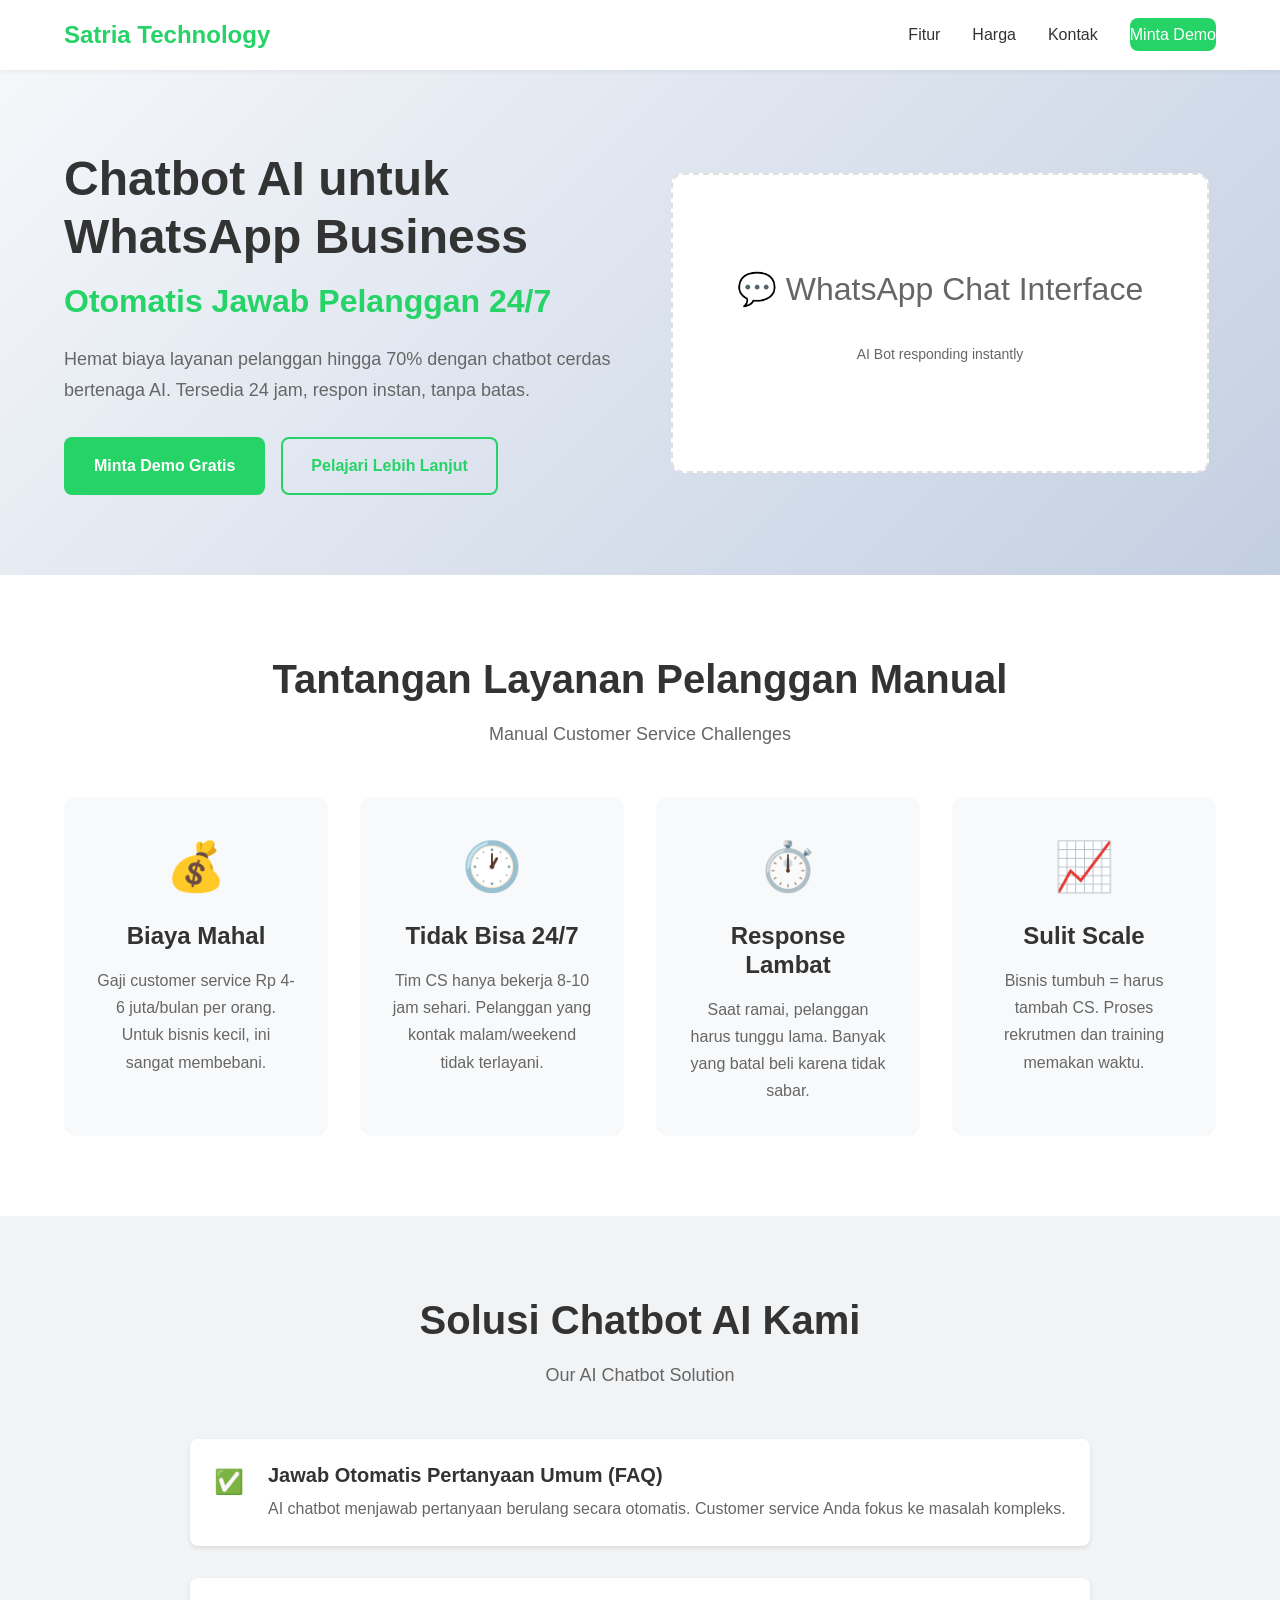
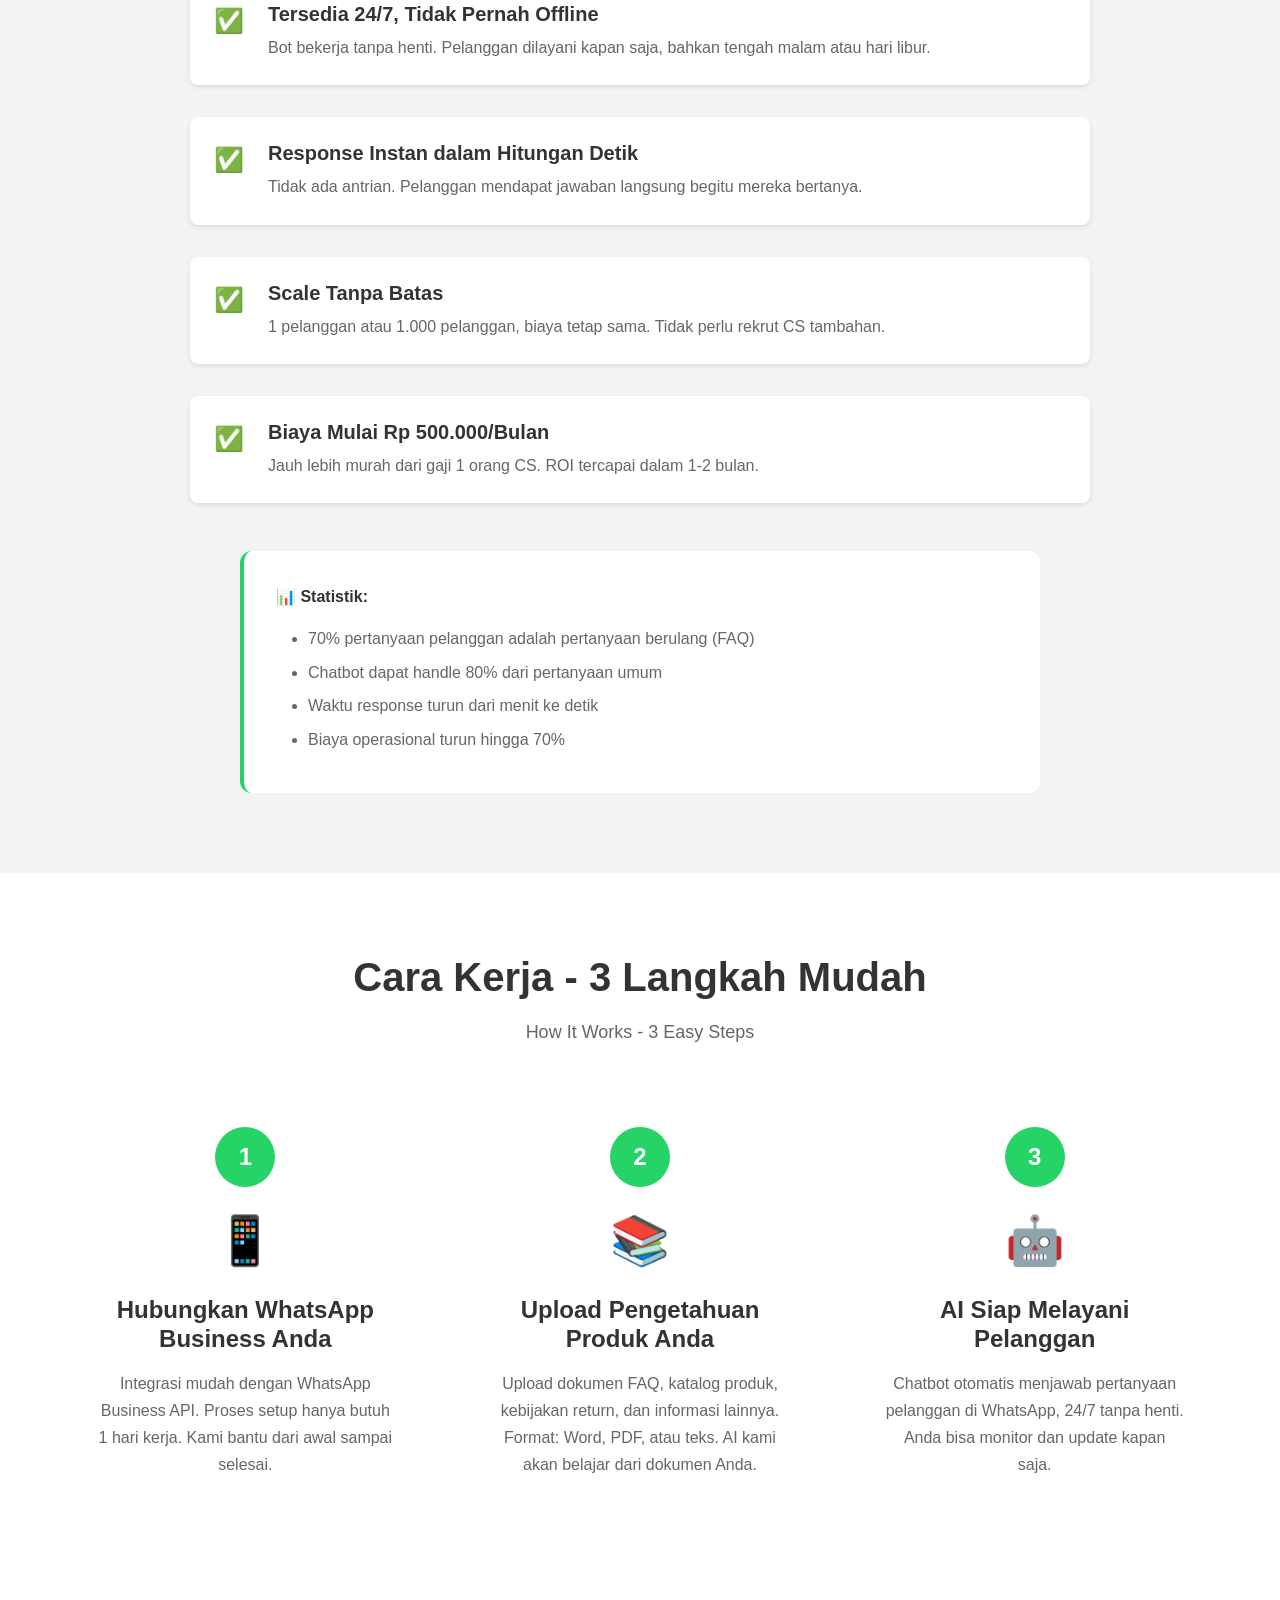
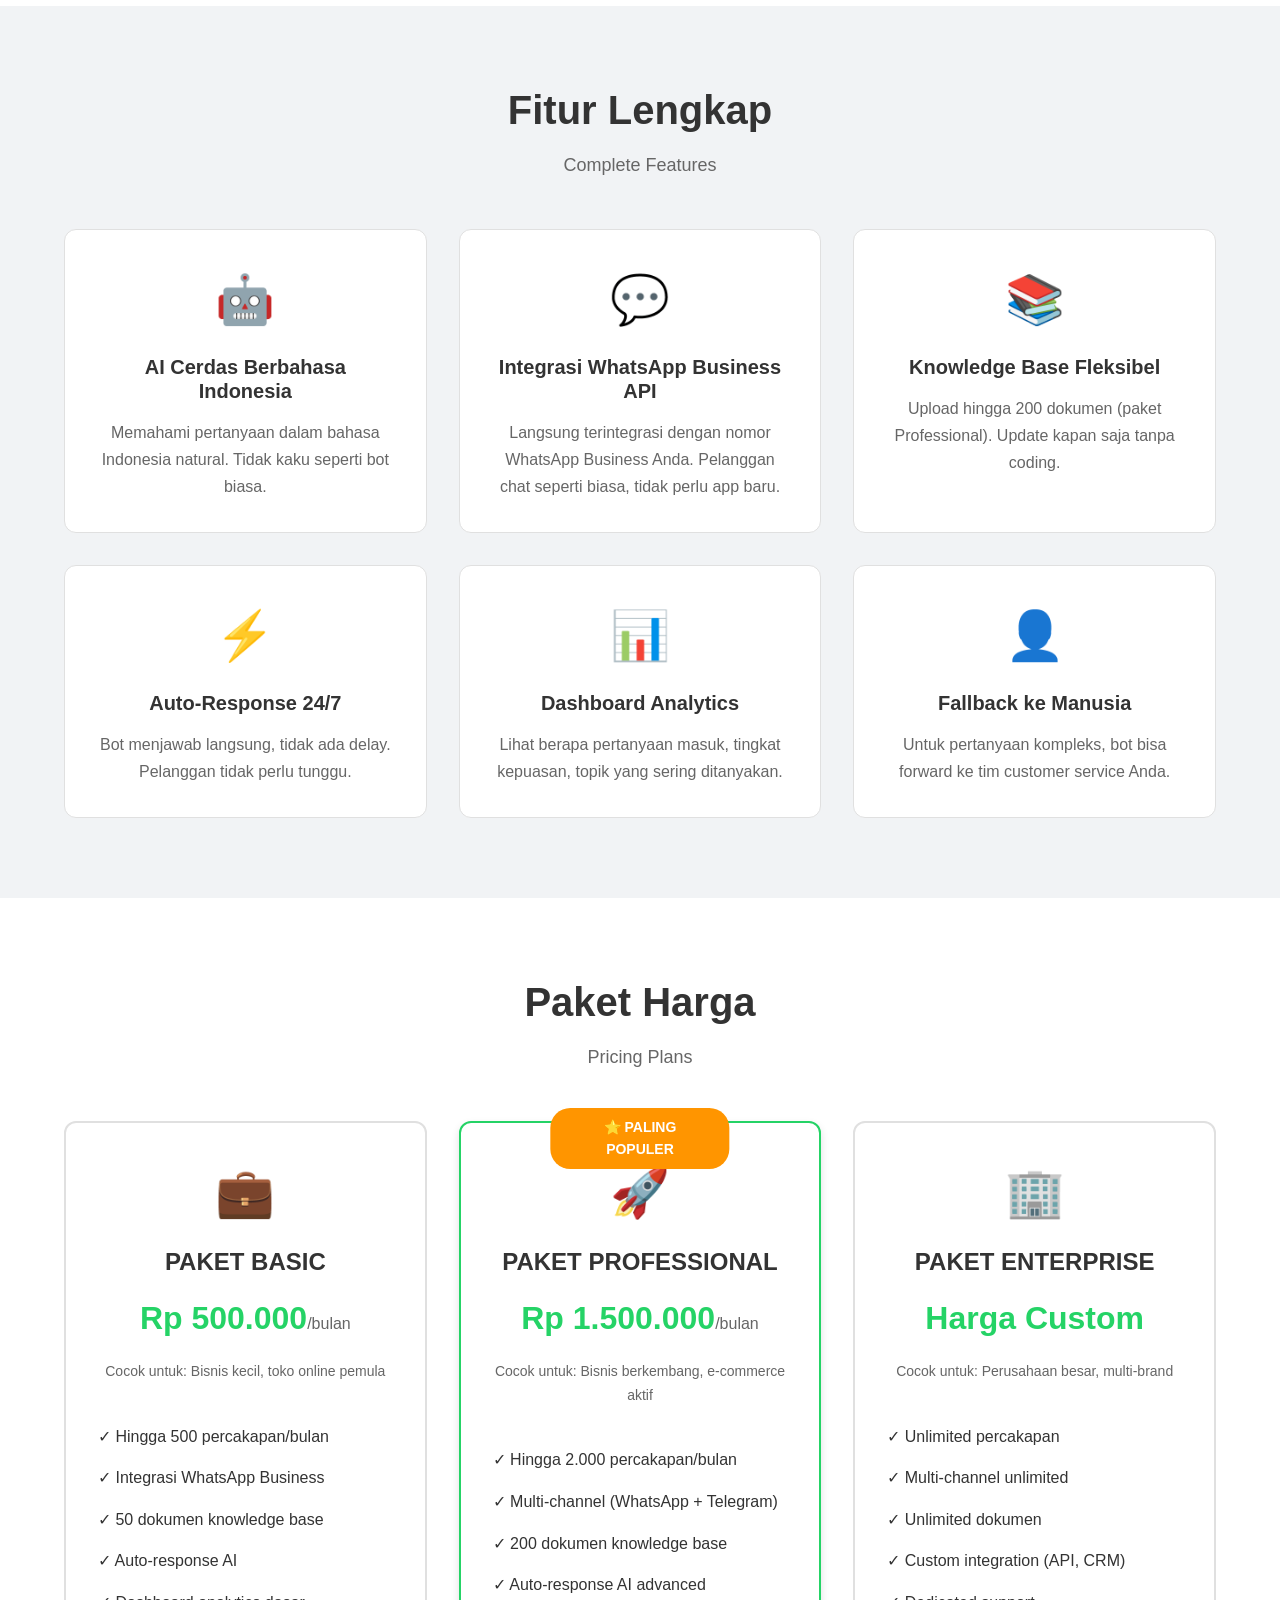
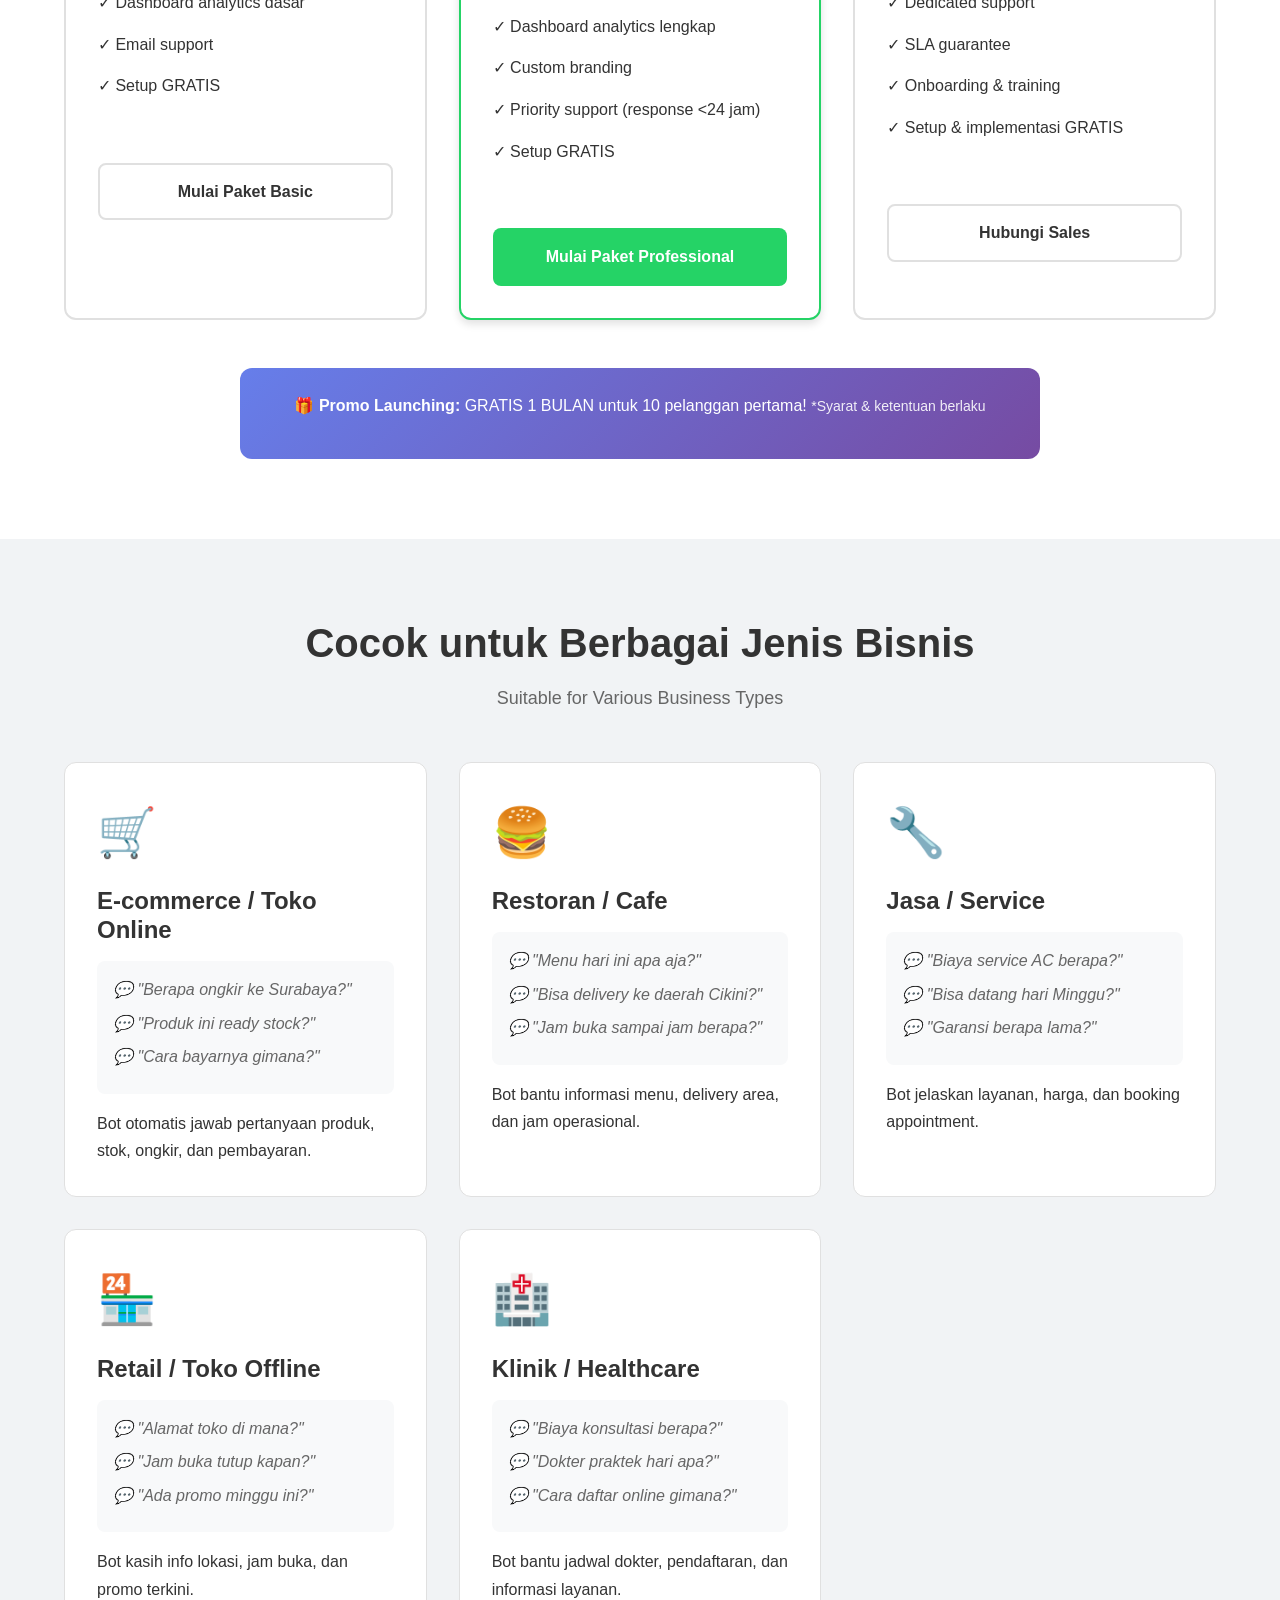
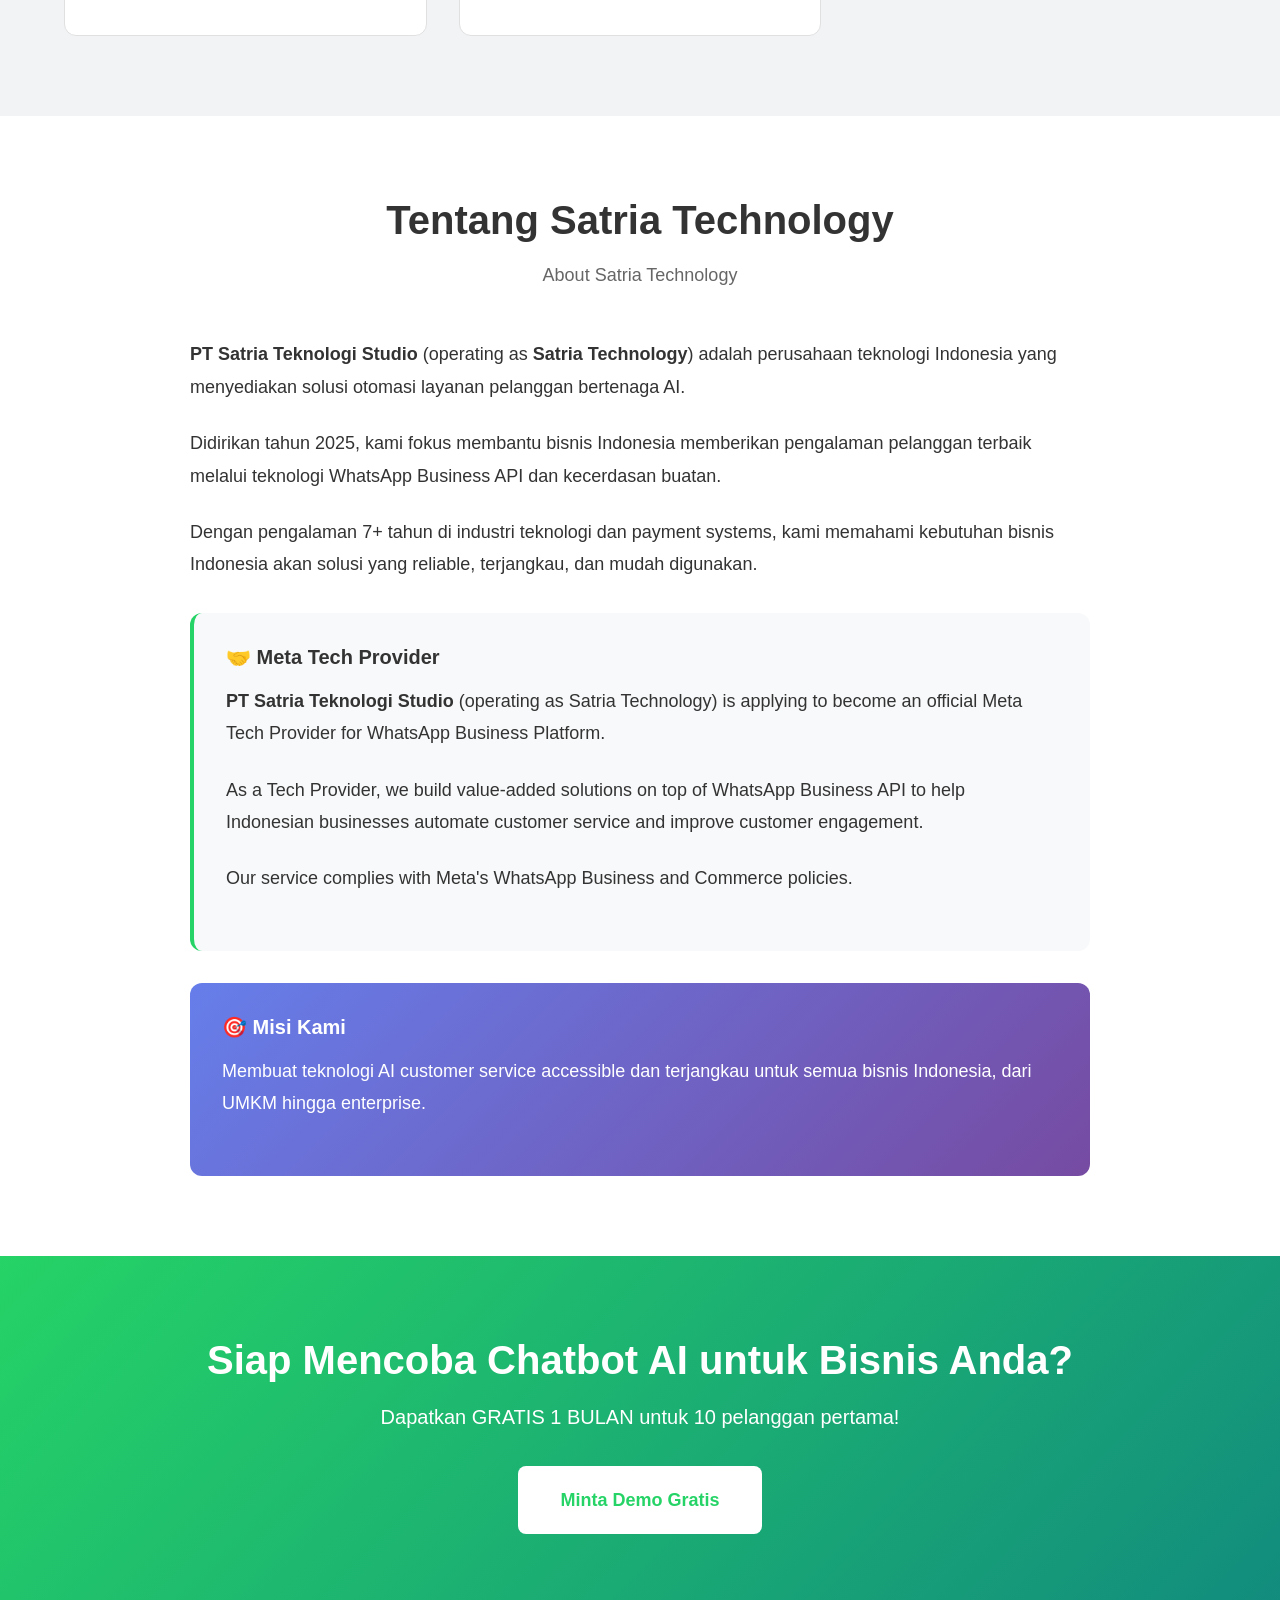
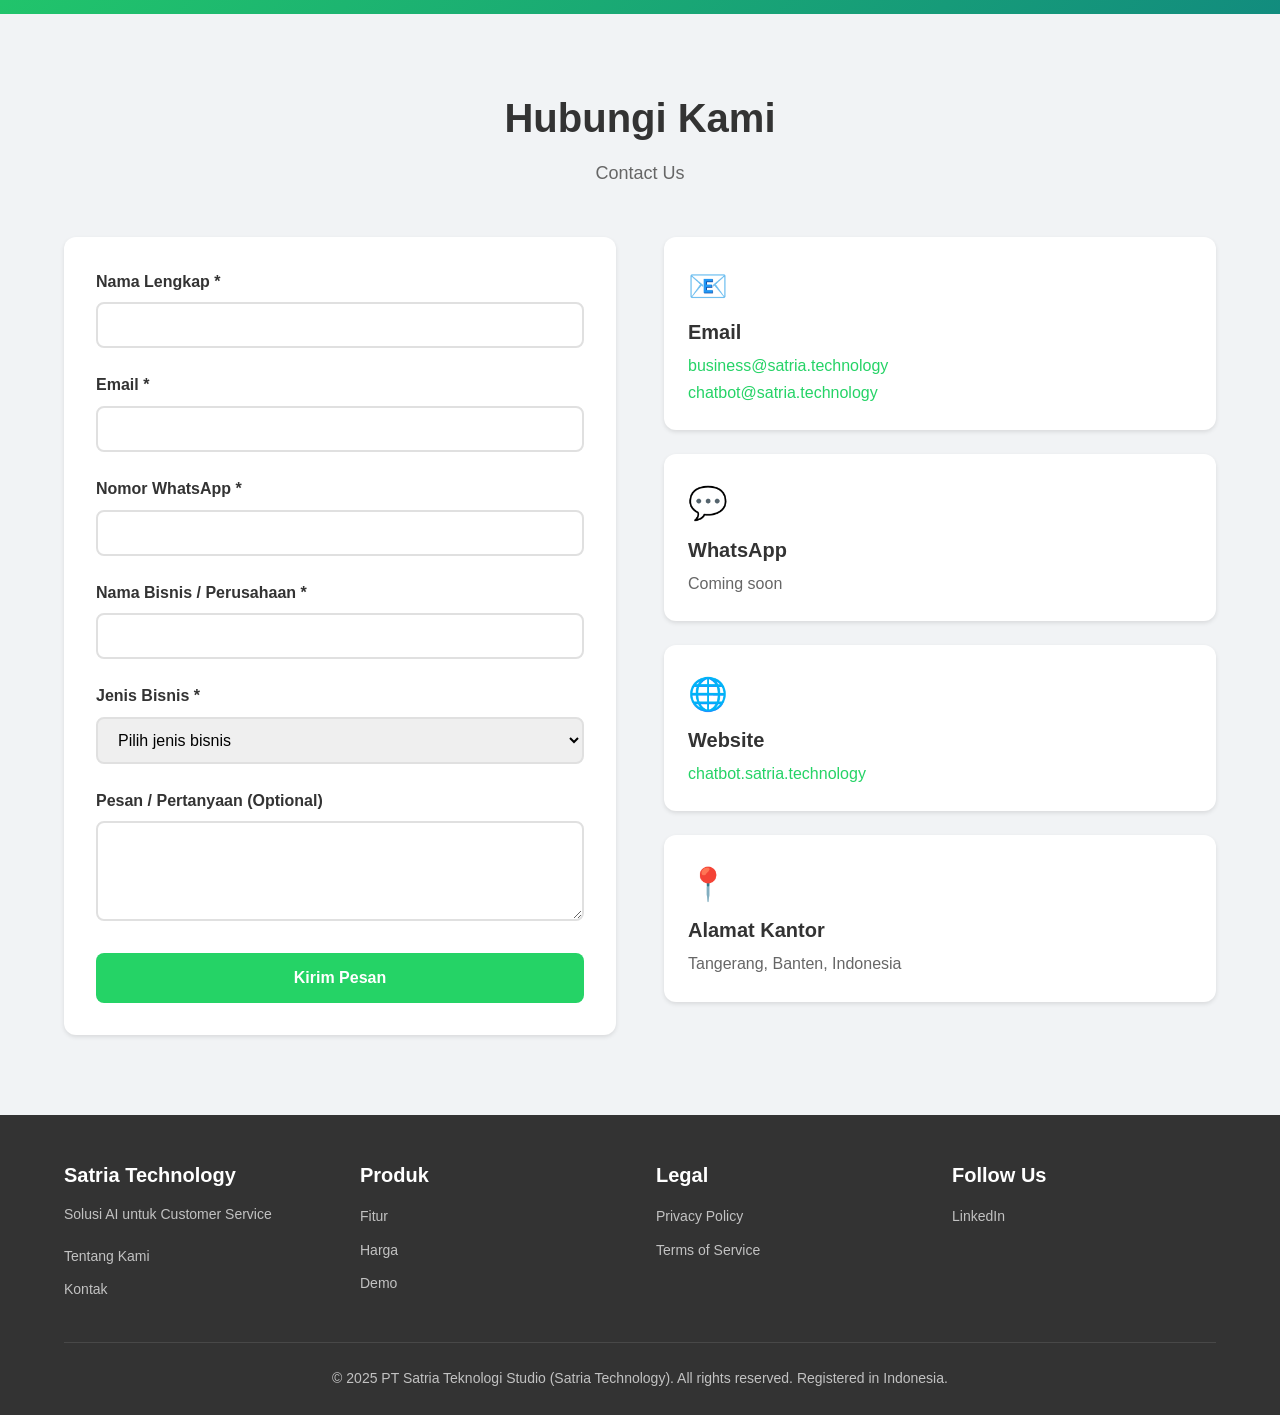
==== commit 686ca688: "Add legal business name and activate contact form - Added PT Satria Teknologi Studio as legal entity" ====
--- a/index.html
+++ b/index.html
@@ -357,12 +357,12 @@
             <p class="section-subtitle">About Satria Technology</p>
             <div class="about-content">
                 <div class="about-text">
-                    <p><strong>Satria Technology</strong> adalah perusahaan teknologi Indonesia yang menyediakan solusi otomasi layanan pelanggan bertenaga AI.</p>
+                    <p><strong>PT Satria Teknologi Studio</strong> (operating as <strong>Satria Technology</strong>) adalah perusahaan teknologi Indonesia yang menyediakan solusi otomasi layanan pelanggan bertenaga AI.</p>
                     <p>Didirikan tahun 2025, kami fokus membantu bisnis Indonesia memberikan pengalaman pelanggan terbaik melalui teknologi WhatsApp Business API dan kecerdasan buatan.</p>
                     <p>Dengan pengalaman 7+ tahun di industri teknologi dan payment systems, kami memahami kebutuhan bisnis Indonesia akan solusi yang reliable, terjangkau, dan mudah digunakan.</p>
                     <div class="about-meta">
                         <h4>🤝 Meta Tech Provider</h4>
-                        <p>Satria Technology is applying to become an official Meta Tech Provider for WhatsApp Business Platform.</p>
+                        <p><strong>PT Satria Teknologi Studio</strong> (operating as Satria Technology) is applying to become an official Meta Tech Provider for WhatsApp Business Platform.</p>
                         <p>As a Tech Provider, we build value-added solutions on top of WhatsApp Business API to help Indonesian businesses automate customer service and improve customer engagement.</p>
                         <p>Our service complies with Meta's WhatsApp Business and Commerce policies.</p>
                     </div>
@@ -393,7 +393,7 @@
             <p class="section-subtitle">Contact Us</p>
             <div class="contact-grid">
                 <div class="contact-form-wrapper">
-                    <form id="contact-form" action="https://formspree.io/f/YOUR_FORM_ID" method="POST">
+                    <form id="contact-form" action="https://formspree.io/f/xblnkepe" method="POST">
                         <div class="form-group">
                             <label for="name">Nama Lengkap *</label>
                             <input type="text" id="name" name="name" required>
@@ -491,7 +491,7 @@
                 </div>
             </div>
             <div class="footer-bottom">
-                <p>&copy; 2025 Satria Technology. All rights reserved. Registered in Indonesia.</p>
+                <p>&copy; 2025 PT Satria Teknologi Studio (Satria Technology). All rights reserved. Registered in Indonesia.</p>
             </div>
         </div>
     </footer>
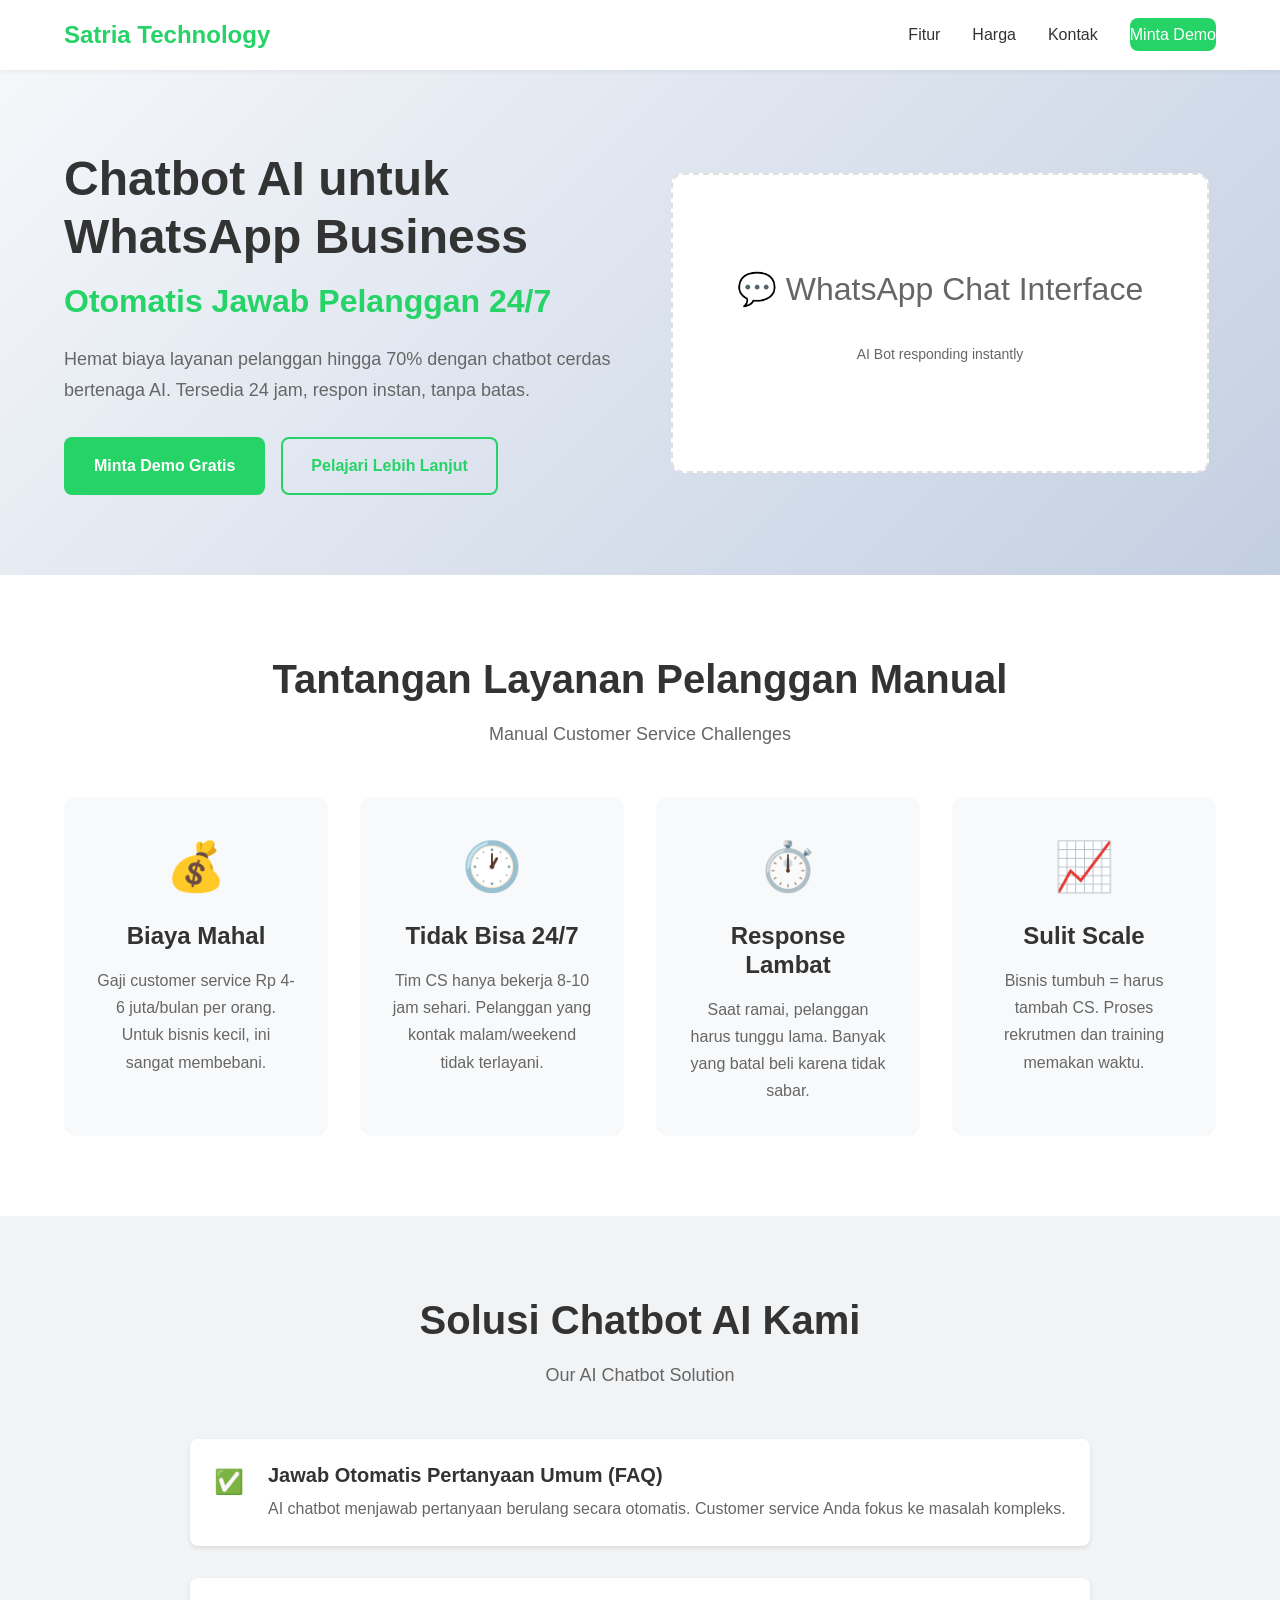
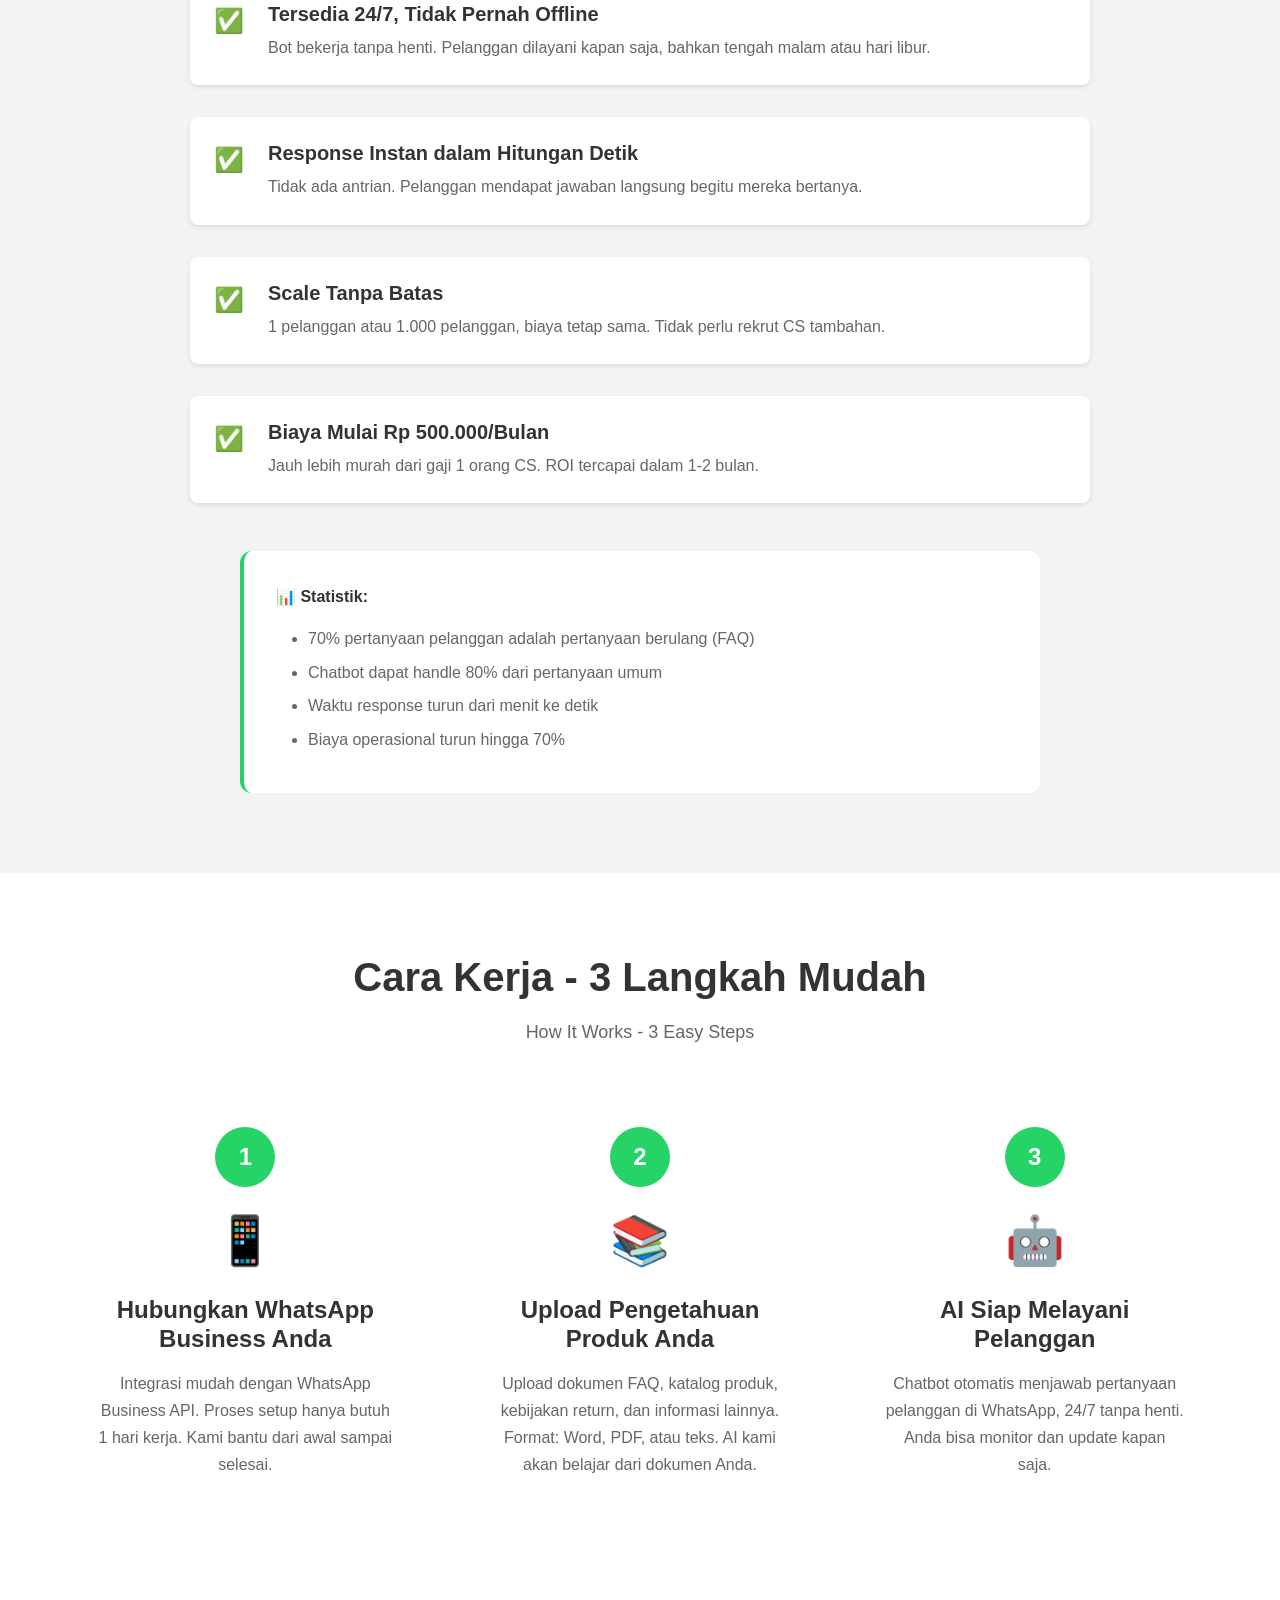
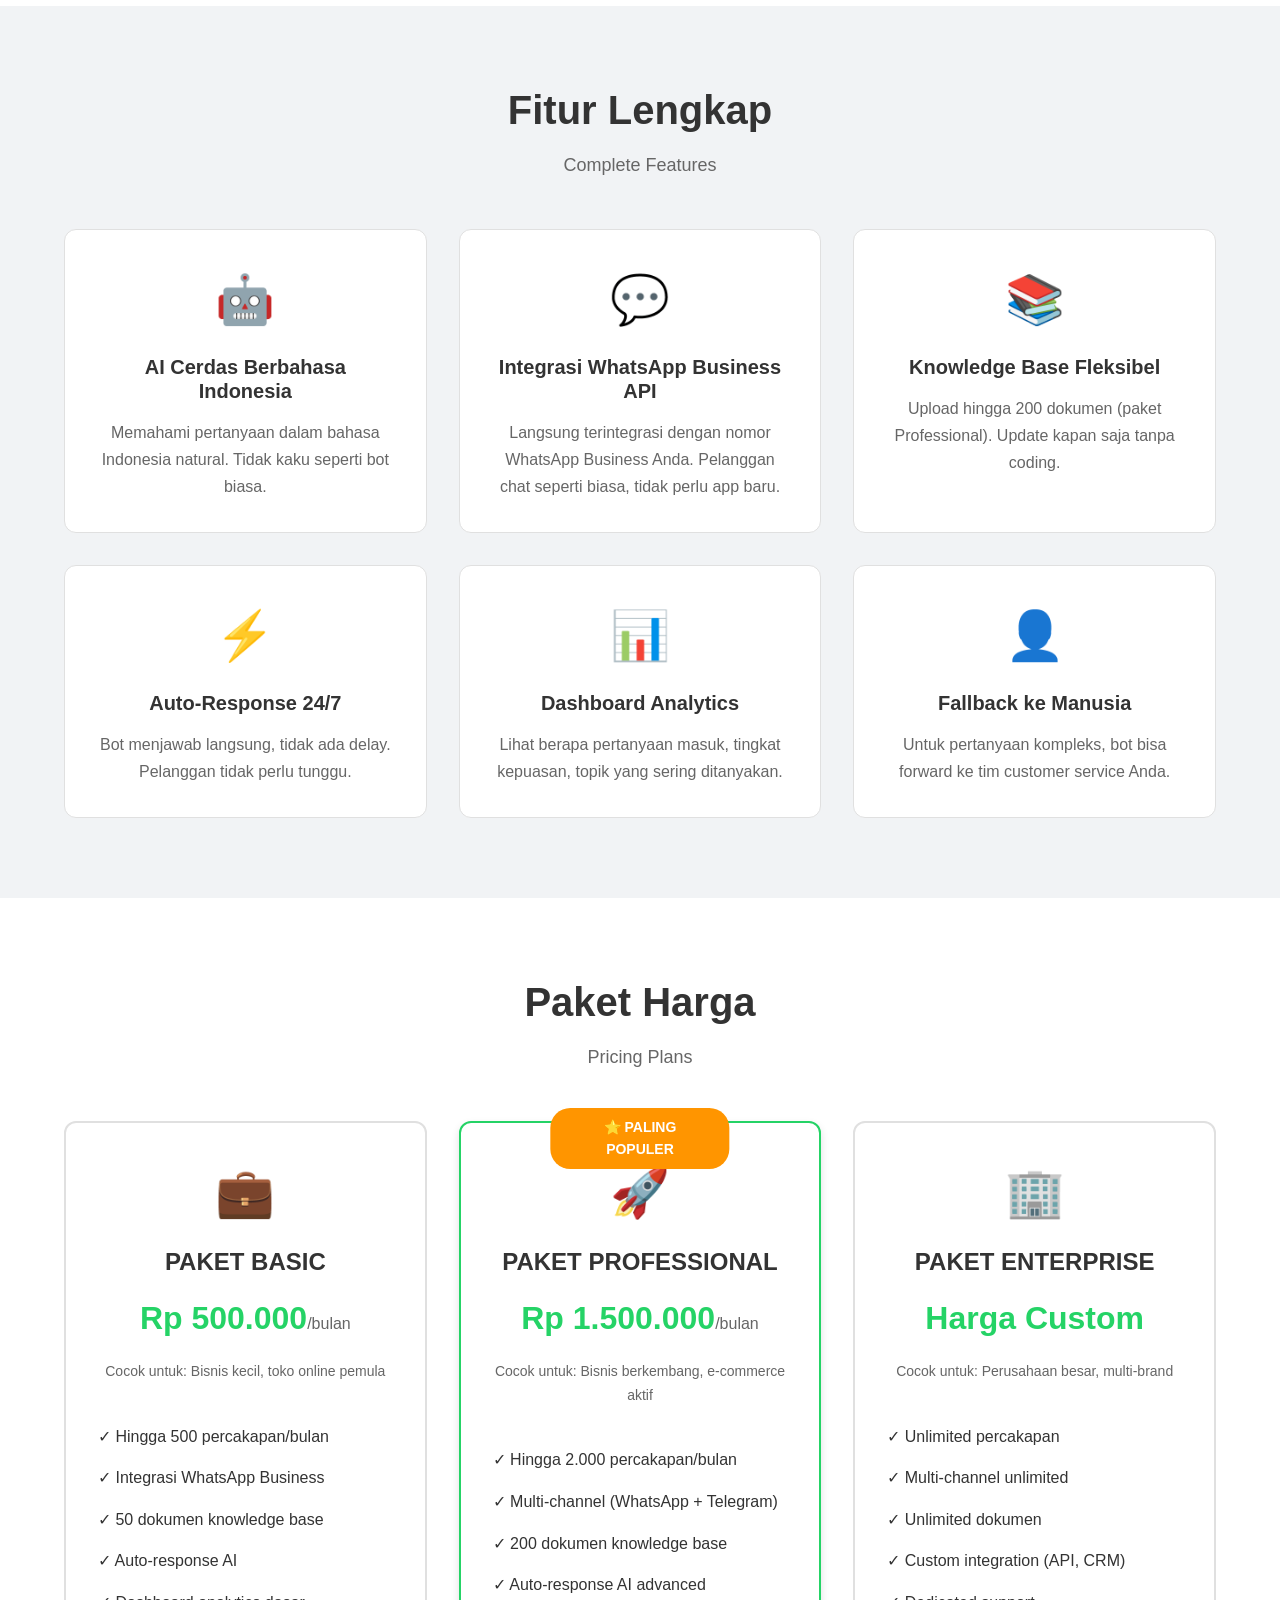
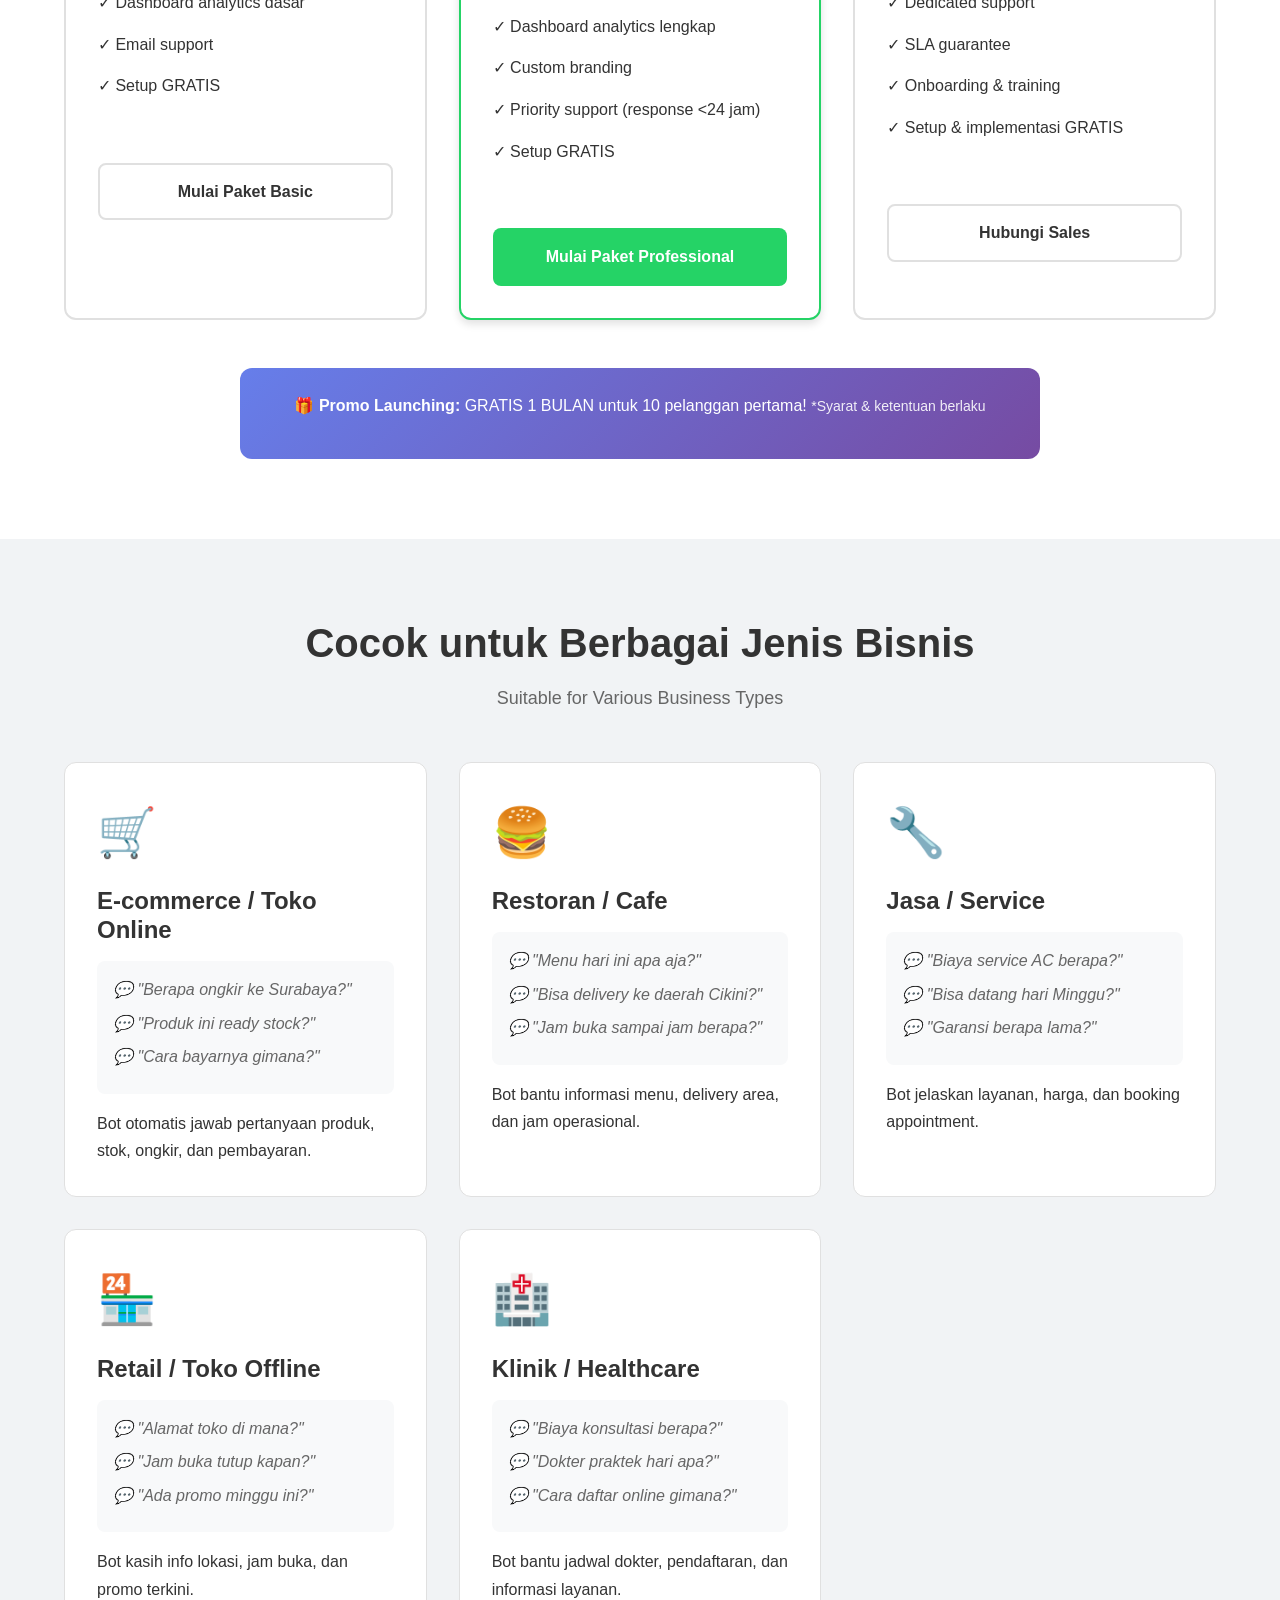
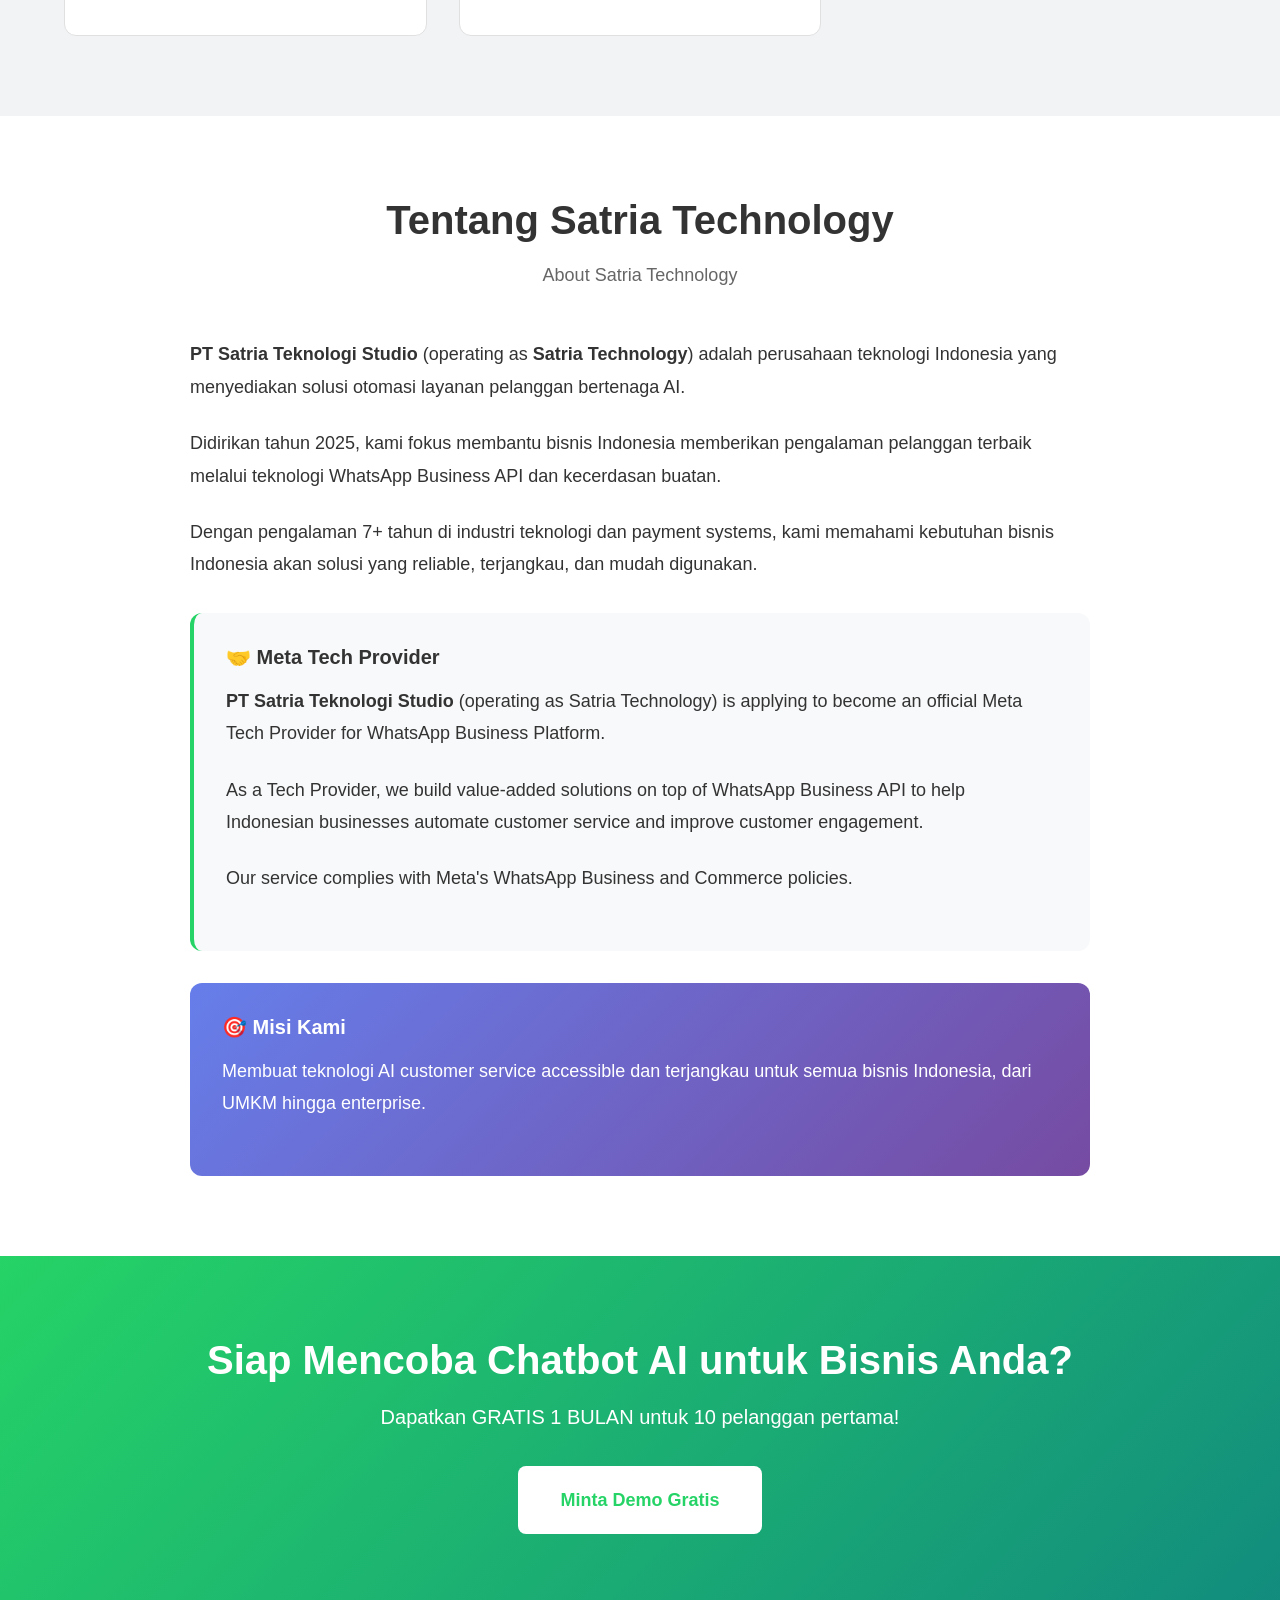
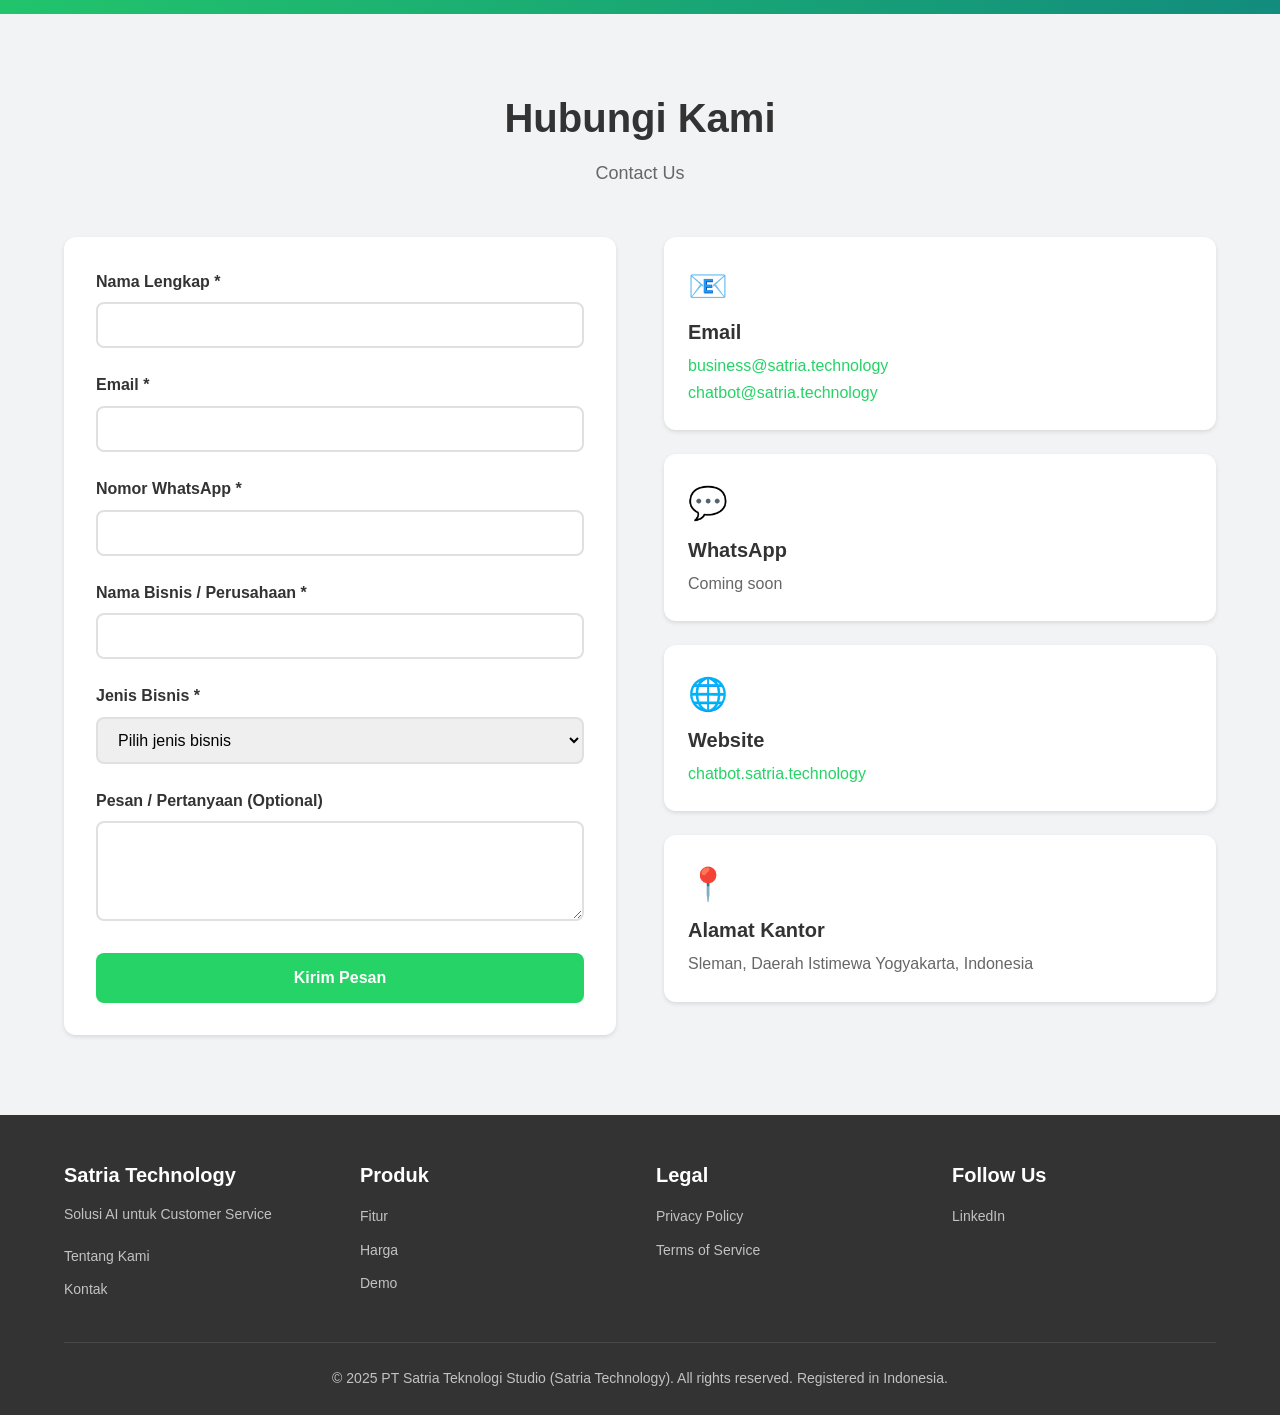
==== commit b94999f0: "Update legal business address" ====
--- a/index.html
+++ b/index.html
@@ -449,7 +449,7 @@
                     <div class="contact-item">
                         <div class="contact-icon">📍</div>
                         <h4>Alamat Kantor</h4>
-                        <p>Tangerang, Banten, Indonesia</p>
+                        <p>Sleman, Daerah Istimewa Yogyakarta, Indonesia</p>
                     </div>
                 </div>
             </div>
